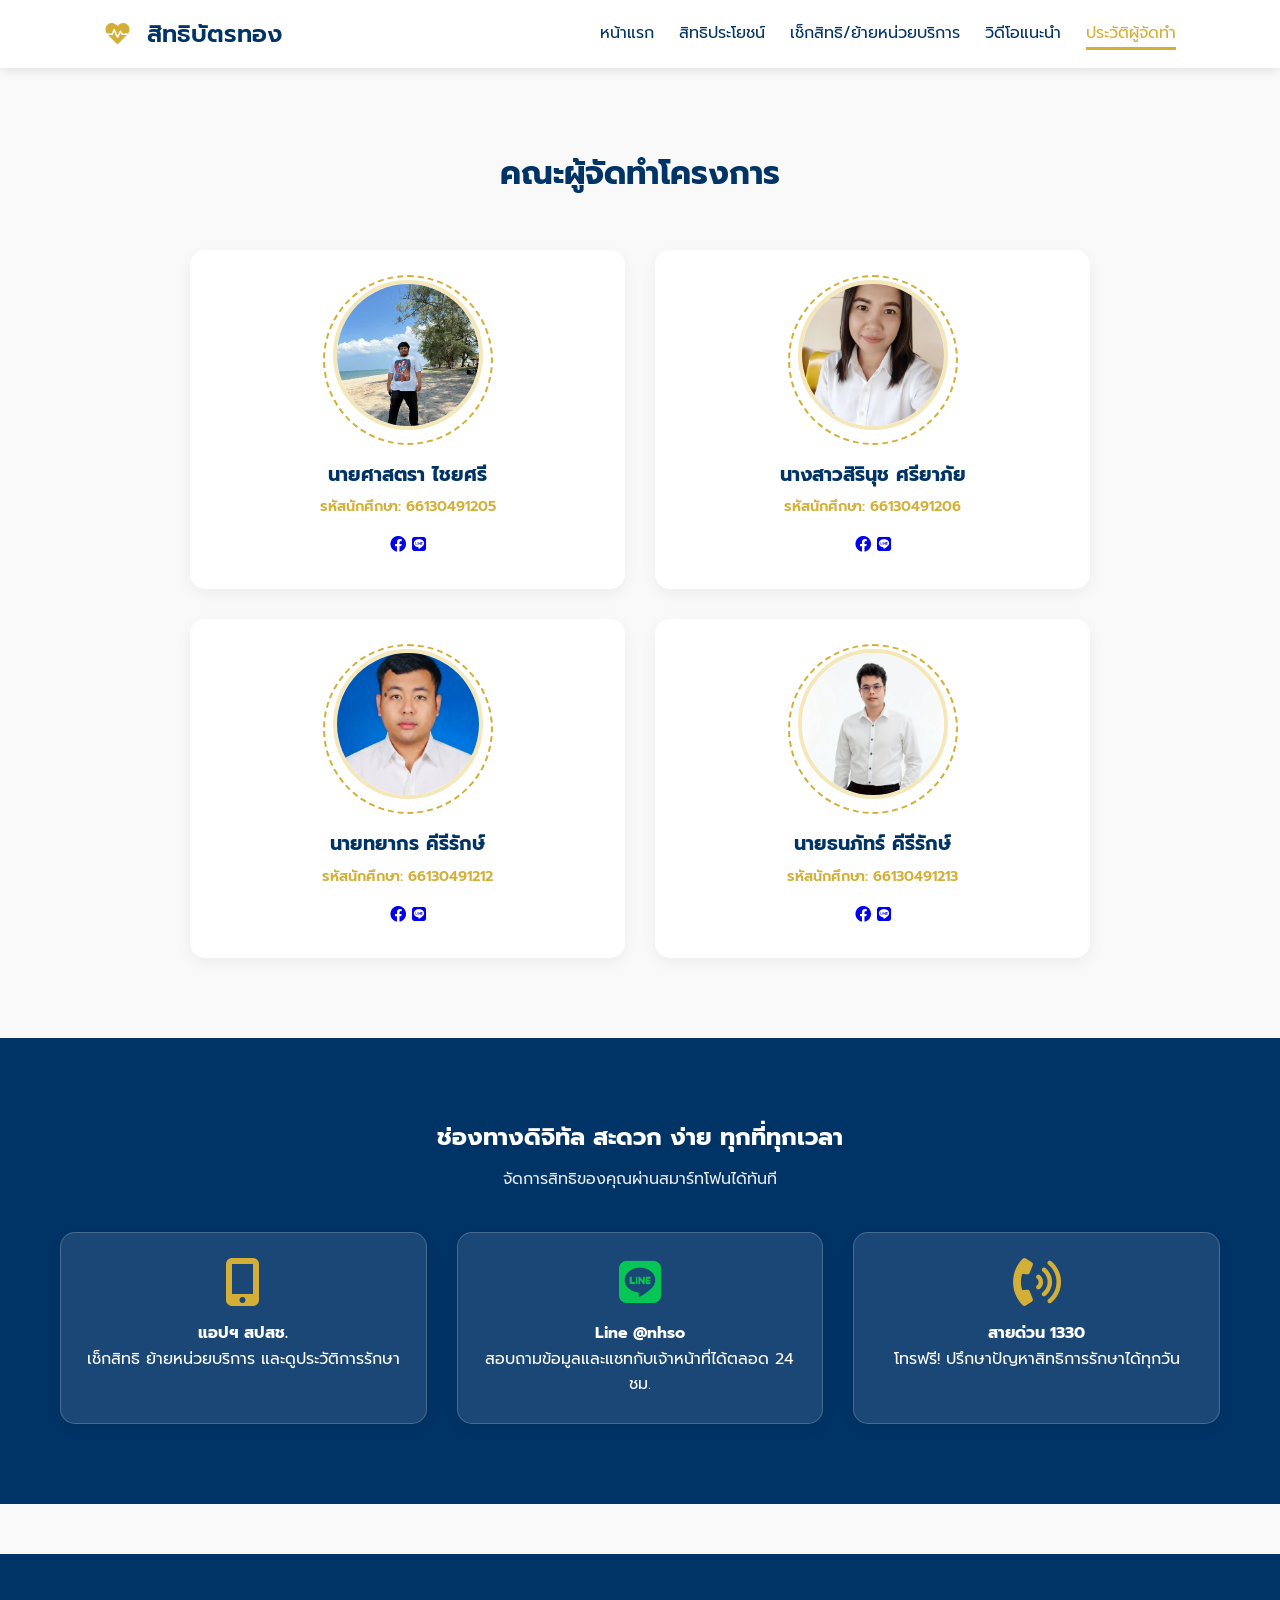
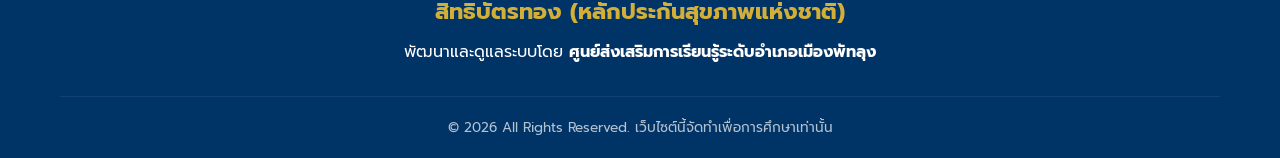
==== about.html @ 5fcfbc67 "Add files via upload" ====
<!DOCTYPE html>
<html lang="th">
<head>
    <meta charset="UTF-8">
    <meta name="viewport" content="width=device-width, initial-scale=1.0">
    <title>ประวัติผู้จัดทำ - สิทธิบัตรทอง</title>
    <link href="https://fonts.googleapis.com/css2?family=Prompt:wght@300;400;600&display=swap" rel="stylesheet">
    <link rel="stylesheet" href="style.css">
    <link rel="stylesheet" href="https://cdnjs.cloudflare.com/ajax/libs/font-awesome/6.0.0/css/all.min.css">
    <style>
        /* เติม CSS เล็กน้อยเฉพาะหน้านี้เพื่อให้รูปโปรไฟล์สวยขึ้น */
        .profile-img {
            width: 150px;
            height: 150px;
            border-radius: 50%;
            object-fit: cover;
            margin-bottom: 15px;
            border: 4px solid var(--light-gold);
        }
        .member-card {
            text-align: center;
            padding: 30px;
        }
        .member-card h4 {
            color: var(--primary-blue);
            margin-bottom: 5px;
            font-size: 1.2rem;
        }
        .member-card p {
            color: var(--gold);
            font-weight: 600;
            font-size: 0.9rem;
            margin-bottom: 15px;
        }
    </style>
</head>
<body>
    <header>
        <nav class="navbar">
            <div class="logo"><i class="fas fa-heart-pulse"></i> <span>สิทธิบัตรทอง</span></div>
            <ul class="nav-links">
                <li><a href="index.html">หน้าแรก</a></li>
                <li><a href="benefits.html">สิทธิประโยชน์</a></li>
                <li><a href="check-status.html">เช็กสิทธิ/ย้ายหน่วยบริการ</a></li>
                <li><a href="video.html">วิดีโอแนะนำ</a></li>
                <li><a href="about.html" class="active">ประวัติผู้จัดทำ</a></li>
            </ul>
             <div class="hamburger" onclick="toggleMenu()">
                <i class="fas fa-bars"></i>
            </div>
        </nav>
    </header>

<main class="container content-padding">
    <div style="text-align: center; margin-bottom: 50px;">
        <h2 class="section-title">คณะผู้จัดทำโครงการ</h2>
        
    </div>

    <div class="about-grid-2x2">
        
        <div class="card member-card">
            <div class="profile-img-container">
                <img src="Images/ศาสตรา.jpg" alt="Member 1" class="profile-img" onerror="this.src='https://via.placeholder.com/150'">
            </div>
            <h4>นายศาสตรา ไชยศรี</h4>
            <p>รหัสนักศึกษา: 66130491205</p>
            <div class="social-icons">
                <a href="#"><i class="fab fa-facebook"></i></a>
                <a href="#"><i class="fab fa-line"></i></a>
            </div>
        </div>

        <div class="card member-card">
            <div class="profile-img-container">
                <img src="Images/สิรินุช.jpg" alt="Member 2" class="profile-img" onerror="this.src='https://via.placeholder.com/150'">
            </div>
            <h4>นางสาวสิรินุช ศรียาภัย</h4>
            <p>รหัสนักศึกษา: 66130491206</p>
            <div class="social-icons">
                <a href="#"><i class="fab fa-facebook"></i></a>
                <a href="#"><i class="fab fa-line"></i></a>
            </div>
        </div>

        <div class="card member-card">
            <div class="profile-img-container">
                <img src="Images/ทยากร.jpg" alt="Member 3" class="profile-img" onerror="this.src='https://via.placeholder.com/150'">
            </div>
            <h4>นายทยากร คีรีรักษ์</h4>
            <p>รหัสนักศึกษา: 66130491212</p>
            <div class="social-icons">
                <a href="#"><i class="fab fa-facebook"></i></a>
                <a href="#"><i class="fab fa-line"></i></a>
            </div>
        </div>

        <div class="card member-card">
            <div class="profile-img-container">
                <img src="Images/ธนภทร์.jpg" alt="Member 4" class="profile-img" onerror="this.src='https://via.placeholder.com/150'">
            </div>
            <h4>นายธนภัทร์ คีรีรักษ์</h4>
            <p>รหัสนักศึกษา: 66130491213</p>
            <div class="social-icons">
                <a href="#"><i class="fab fa-facebook"></i></a>
                <a href="#"><i class="fab fa-line"></i></a>
            </div>
        </div>

    </div>
</main>

    <section class="app-contact" style="background-color: var(--primary-blue); color: white; padding: 80px 0; text-align: center;">
        <div class="container">
            <h2 style="margin-bottom: 10px;">ช่องทางดิจิทัล สะดวก ง่าย ทุกที่ทุกเวลา</h2>
            <p style="margin-bottom: 40px; opacity: 0.9;">จัดการสิทธิของคุณผ่านสมาร์ทโฟนได้ทันที</p>
            <div class="info-cards">
                <div class="benefit-item" style="background: rgba(255,255,255,0.1); border: 1px solid rgba(255,255,255,0.2); color: white; text-align: center;">
                    <i class="fas fa-mobile-screen-button" style="color: var(--gold); font-size: 3rem; margin-bottom: 15px; display: block;"></i>
                    <h4>แอปฯ สปสช.</h4>
                    <p>เช็กสิทธิ ย้ายหน่วยบริการ และดูประวัติการรักษา</p>
                </div>
                <div class="benefit-item" style="background: rgba(255,255,255,0.1); border: 1px solid rgba(255,255,255,0.2); color: white; text-align: center;">
                    <i class="fab fa-line" style="color: #06c755; font-size: 3rem; margin-bottom: 15px; display: block;"></i>
                    <h4>Line @nhso</h4>
                    <p>สอบถามข้อมูลและแชทกับเจ้าหน้าที่ได้ตลอด 24 ชม.</p>
                </div>
                <div class="benefit-item" style="background: rgba(255,255,255,0.1); border: 1px solid rgba(255,255,255,0.2); color: white; text-align: center;">
                    <i class="fas fa-phone-volume" style="color: var(--gold); font-size: 3rem; margin-bottom: 15px; display: block;"></i>
                    <h4>สายด่วน 1330</h4>
                    <p>โทรฟรี! ปรึกษาปัญหาสิทธิการรักษาได้ทุกวัน</p>
                </div>
            </div>
        </div>
    </section>

    <footer>
        <div class="footer-container">
            <div class="footer-info">
                <h4>สิทธิบัตรทอง (หลักประกันสุขภาพแห่งชาติ)</h4>
                <p>พัฒนาและดูแลระบบโดย <strong>ศูนย์ส่งเสริมการเรียนรู้ระดับอำเภอเมืองพัทลุง</strong></p>
            </div>
            <div class="footer-bottom">
                <p>&copy; 2026 All Rights Reserved. เว็บไซต์นี้จัดทำเพื่อการศึกษาเท่านั้น</p>
            </div>
        </div>
    </footer>

    <script src="script.js"></script>
</body>
</html>
---- style.css ----
/* --- 1. General Setup --- */
* {
    margin: 0;
    padding: 0;
    box-sizing: border-box;
    font-family: 'Prompt', sans-serif;
}

:root {
    --primary-blue: #003366;
    --gold: #D4AF37;
    --light-gold: #f4e7ba;
    --white: #ffffff;
    --dark-text: #333333;
    --light-gray: #f9f9f9;
}

body {
    background-color: var(--light-gray);
    color: var(--dark-text);
    line-height: 1.6;
}

.container {
    max-width: 1200px;
    margin: 0 auto;
    padding: 0 20px;
}

/* --- 2. Header & Navbar --- */
header {
    background-color: var(--white);
    box-shadow: 0 2px 10px rgba(0,0,0,0.1);
    position: sticky;
    top: 0;
    z-index: 1000;
}

.navbar {
    display: flex;
    justify-content: space-between;
    align-items: center;
    padding: 15px 5%;
    max-width: 1200px;
    margin: 0 auto;
}

.logo {
    font-size: 1.5rem;
    font-weight: 600;
    color: var(--primary-blue);
}

.logo i {
    color: var(--gold);
    margin-right: 8px;
}

.nav-links {
    display: flex;
    list-style: none;
}

.nav-links li {
    margin-left: 25px;
}

.nav-links a {
    text-decoration: none;
    color: var(--primary-blue);
    font-weight: 400;
    transition: 0.3s;
    position: relative;
    padding-bottom: 5px;
}

.nav-links a:hover, .nav-links a.active {
    color: var(--gold);
}

.nav-links a.active::after, .nav-links a:hover::after {
    content: '';
    position: absolute;
    width: 100%;
    height: 3px;
    background-color: var(--gold);
    bottom: 0;
    left: 0;
}

.hamburger {
    display: none;
    font-size: 1.5rem;
    cursor: pointer;
    color: var(--primary-blue);
}

/* --- 3. Hero Section (แบบคลีน 100% ไม่มีเงาทับ) --- */
.hero {
    /* นำ linear-gradient ออก เหลือแค่ที่อยู่ของรูปภาพ */
    background: url('Images/banner.png'); 
    background-size: cover;
    background-position: center;
    background-repeat: no-repeat;
    height: 415px; 
    display: flex;
    align-items: center;
    justify-content: center;
    text-align: center;
    color: var(--white);
}

.hero-content h1 {
    font-size: 3.5rem;
    margin-bottom: 10px;
    /* คงเงาที่ตัวอักษรไว้เล็กน้อยเพื่อให้ตัวหนังสือยังอ่านออกได้ชัดเจนบนพื้นหลังทุกสี */
    text-shadow: 2px 2px 8px rgba(0, 0, 0, 0.5); 
}

.hero-content p {
    font-size: 1.3rem;
    text-shadow: 1px 1px 4px rgba(0, 0, 0, 0.5);
}

.cta-button {
    display: inline-block;
    background-color: var(--gold);
    color: var(--white);
    padding: 15px 40px;
    text-decoration: none;
    border-radius: 50px;
    margin-top: 85px; 
    font-weight: 600;
    font-size: 1.4rem;
    transition: 0.3s;
    box-shadow: 0 4px 15px rgba(0,0,0,0.2);
}

.cta-button:hover {
    background-color: #b8952d;
    transform: translateY(-3px);
}

/* --- 4. Cards & Content Section --- */
.content-padding {
    padding: 80px 0;
}

.section-title {
    text-align: center;
    margin-bottom: 40px;
    color: var(--primary-blue);
    font-size: 2rem;
}

.info-cards, .benefits-grid {
    display: grid;
    grid-template-columns: repeat(auto-fit, minmax(300px, 1fr));
    gap: 30px;
}

.card, .benefit-item {
    background: var(--white);
    padding: 30px;
    border-radius: 15px;
    text-align: center;
    box-shadow: 0 5px 15px rgba(0,0,0,0.05);
    transition: 0.3s;
}

.card:hover {
    transform: translateY(-10px);
    border-bottom: 5px solid var(--gold);
}

/* --- ส่วนเพิ่มเติมสำหรับหน้า Benefits --- */

/* ปรับการวางหัวข้อกลุ่มให้ดูเหมือน Tag */
.group-title {
    background-color: var(--primary-blue);
    color: var(--white);
    padding: 8px 25px;
    border-radius: 50px;
    font-size: 1.1rem;
    display: inline-flex;
    align-items: center;
    gap: 10px;
    margin-bottom: 25px;
}

/* สไตล์พื้นฐานของการ์ด (ลบเงาหนาๆ ออกเพื่อให้ดูพาสเทลสะอาดตา) */
.benefit-item {
    padding: 25px;
    border-radius: 15px;
    border: 1px solid rgba(0,0,0,0.05);
    text-align: left;
    transition: 0.3s ease;
}

/* --- ระบบสีพาสเทล --- */
.bg-blue { 
    background-color: #f0f7ff !important; 
    border-top: 5px solid #0056b3;
}
.bg-gold { 
    background-color: #fffaf0 !important; 
    border-top: 5px solid var(--gold);
}
.bg-green { 
    background-color: #f2fff5 !important; 
    border-top: 5px solid #28a745;
}
.bg-purple { 
    background-color: #f9f0ff !important; 
    border-top: 5px solid #8e44ad;
}

.benefit-item:hover {
    transform: translateY(-5px);
    box-shadow: 0 10px 20px rgba(0,0,0,0.05);
}

/* --- ปรับแต่งกล่องฉุกเฉิน --- */
.emergency-box {
    background: #fff5f5; 
    border: 2px dashed #e53e3e; 
    padding: 30px; 
    border-radius: 15px; 
    margin-top: 50px;
}

.emergency-grid {
    display: grid; 
    grid-template-columns: 1fr 1fr; 
    gap: 20px; 
    margin-top: 15px;
}

@media (max-width: 600px) {
    .emergency-grid {
        grid-template-columns: 1fr;
    }
}

/* --- 5. Steps & Video Grid --- */
.steps-container {
    max-width: 800px;
    margin: 0 auto;
}

.step {
    display: flex;
    align-items: center;
    background: var(--white);
    margin-bottom: 20px;
    padding: 20px;
    border-radius: 10px;
    border-left: 5px solid var(--primary-blue);
}


.step-num {
    background: var(--gold);
    color: white;
    width: 50px;
    height: 50px;
    border-radius: 50%;
    display: flex;
    align-items: center;
    justify-content: center;
    font-size: 1.5rem;
    font-weight: bold;
    margin: 0 auto 15px;
}

.video-grid {
    display: grid;
    grid-template-columns: repeat(3, 1fr);
    gap: 30px;
    margin-top: 20px;
}

.video-card {
    background: var(--light-gold);
    border-radius: 12px;
    overflow: hidden;
    box-shadow: 0 4px 15px rgba(0,0,0,0.1);
    transition: 0.3s;
}

.video-card:hover {
    transform: translateY(-5px);
}

.video-card h4 {
    padding: 15px;
    color: var(--primary-blue);
    font-size: 1.1rem;
    text-align: center;
}

.video-container {
    position: relative;
    width: 100%;
    padding-bottom: 56.25%;
    height: 0;
}

.video-container iframe {
    position: absolute;
    top: 0;
    left: 0;
    width: 100%;
    height: 100%;
}

/* --- 6. Footer --- */
footer {
    background-color: var(--primary-blue);
    color: var(--white);
    padding: 40px 0 20px;
    margin-top: 50px;
}

.footer-container {
    max-width: 1200px;
    margin: 0 auto;
    padding: 0 20px;
    text-align: center;
}

.footer-info h4 {
    color: var(--gold);
    font-size: 1.4rem;
    margin-bottom: 10px;
}

.footer-bottom {
    margin-top: 30px;
    padding-top: 20px;
    border-top: 1px solid rgba(255,255,255,0.1);
    font-size: 0.85rem;
    opacity: 0.7;
}

/* --- 7. Responsive (มือถือ) --- */
@media (max-width: 992px) {
    .video-grid { grid-template-columns: repeat(2, 1fr); }
}

@media (max-width: 768px) {
    .nav-links { display: none; }
    .hamburger { display: block; }
    .hero-content h1 { font-size: 2.2rem; }
    .hero { height: 400px; }
    .cta-button { margin-top: 30px; }
}

@media (max-width: 600px) {
    .video-grid { grid-template-columns: 1fr; }
}

/* --- ส่วนเสริมพิเศษสำหรับหน้าเช็กสิทธิ (เนื้อหาใหม่) --- */
.content-box {
    background: var(--white);
    padding: 40px;
    border-radius: 20px;
    box-shadow: 0 10px 30px rgba(0,0,0,0.05);
    margin-bottom: 40px;
}

.usage-grid {
    display: grid;
    grid-template-columns: repeat(auto-fit, minmax(280px, 1fr));
    gap: 20px;
    margin-top: 25px;
}

.usage-item {
    padding: 20px;
    border-radius: 12px;
    background: #fdfdfd;
    border: 1px solid #eee;
    transition: 0.3s;
}

.usage-item:hover {
    border-color: var(--gold);
    background: #fffdf7;
}

.usage-item i {
    font-size: 1.8rem;
    color: var(--primary-blue);
    margin-bottom: 12px;
}

.usage-item ul {
    list-style: none;
    padding-left: 0;
    margin-top: 10px;
}

.usage-item ul li {
    font-size: 0.95rem;
    margin-bottom: 5px;
    color: #666;
}

/* สไตล์สำหรับส่วน "ไม่ครอบคลุม" */
.not-covered-list {
    display: grid;
    grid-template-columns: 1fr 1fr;
    gap: 15px;
}

.not-covered-item {
    display: flex;
    align-items: flex-start;
    gap: 10px;
    padding: 15px;
    background: #fff5f5;
    border-radius: 10px;
    color: #c53030;
    font-weight: 400;
}

@media (max-width: 768px) {
    .not-covered-list { grid-template-columns: 1fr; }
}

/* --- 👥 About Page - 2x2 Layout --- */
.about-grid-2x2 {
    display: grid;
    /* บังคับให้เป็น 2 คอลัมน์ ขนาดเท่ากัน */
    grid-template-columns: 1fr 1fr; 
    gap: 30px;
    max-width: 900px; /* จำกัดความกว้างเพื่อให้ดูรวมกลุ่มสวยงาม */
    margin: 0 auto;   /* จัดกลางหน้าจอ */
}

/* ปรับให้เป็น 1 คอลัมน์เมื่อเปิดในมือถือ */
@media (max-width: 768px) {
    .about-grid-2x2 {
        grid-template-columns: 1fr;
        padding: 0 20px;
    }
}

/* เพิ่ม Effect ให้รูปโปรไฟล์ดูเด่นขึ้น */
.profile-img-container {
    position: relative;
    width: 160px;
    height: 160px;
    margin: 0 auto 20px;
}

.profile-img-container::after {
    content: '';
    position: absolute;
    top: -5px;
    left: -5px;
    right: -5px;
    bottom: -5px;
    border: 2px dashed var(--gold);
    border-radius: 50%;
    animation: rotate 10s linear infinite;
}

@keyframes rotate {
    from { transform: rotate(0deg); }
    to { transform: rotate(360deg); }
}
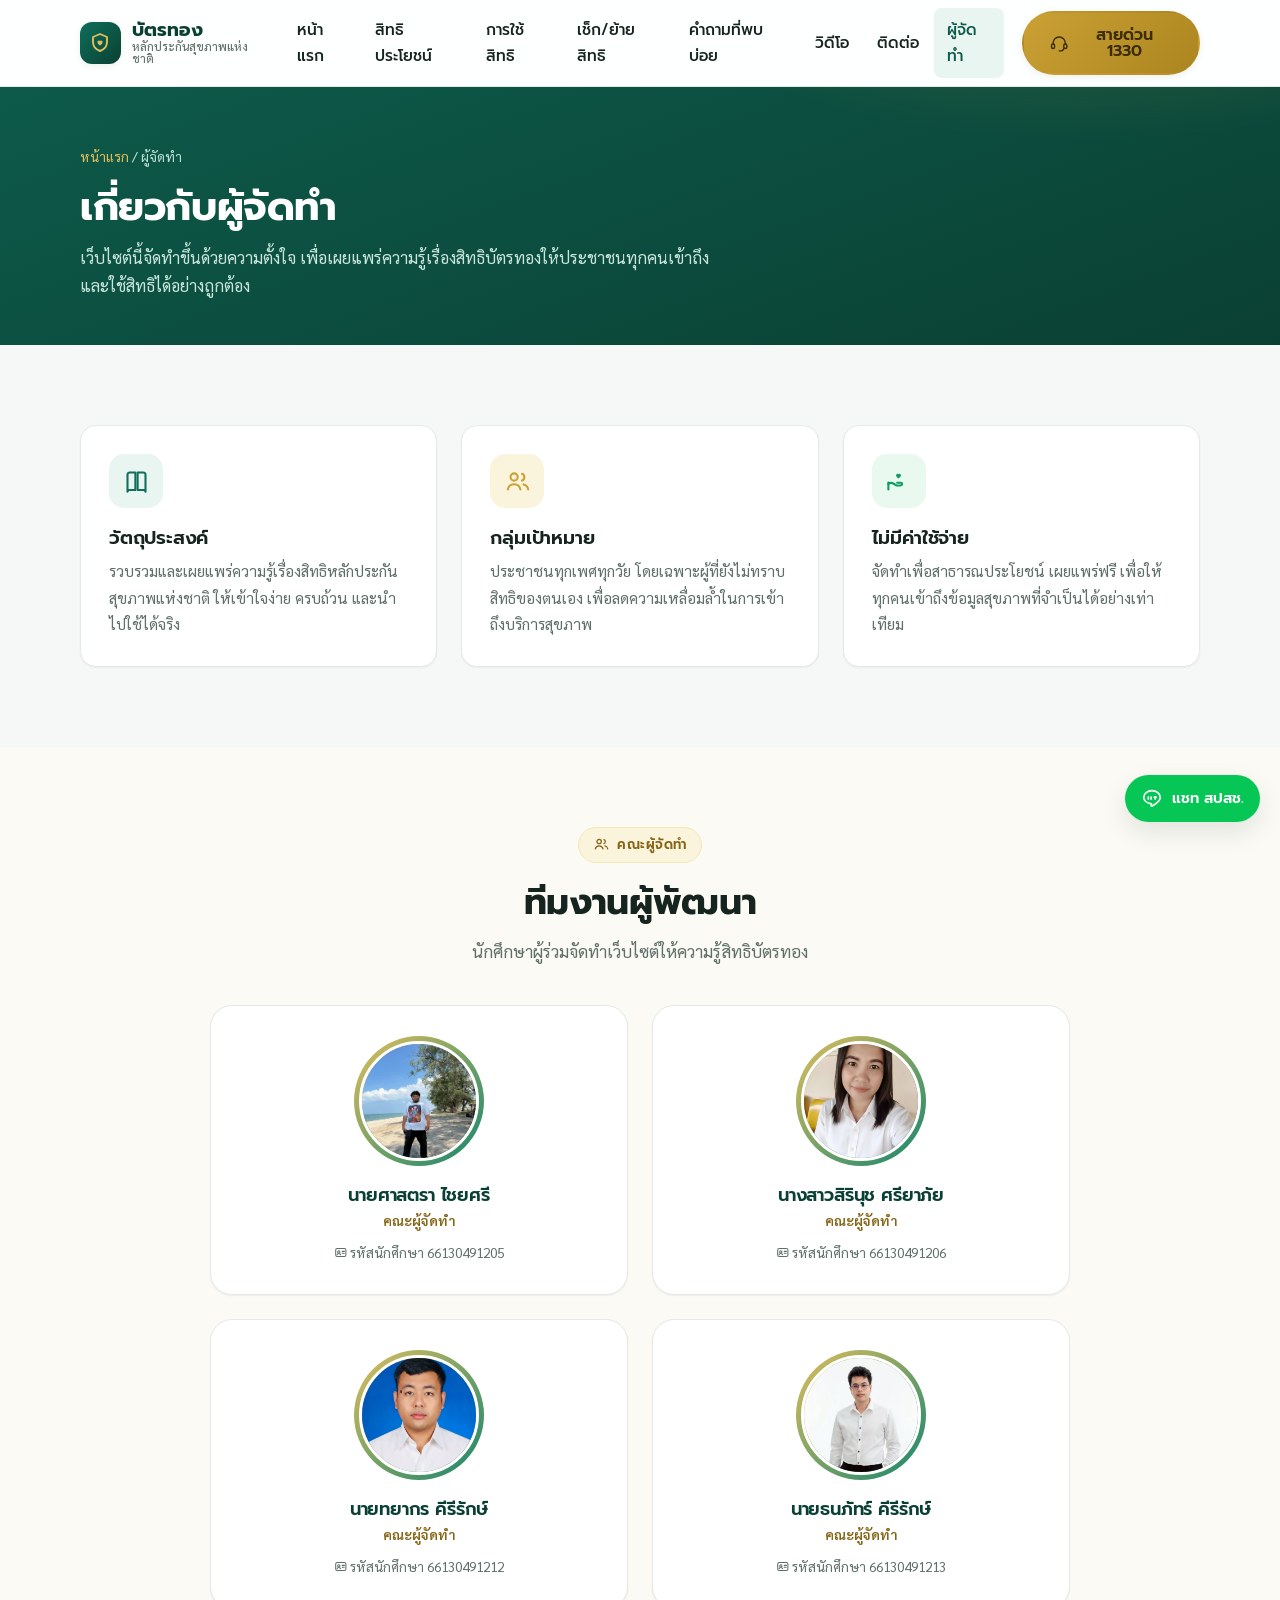
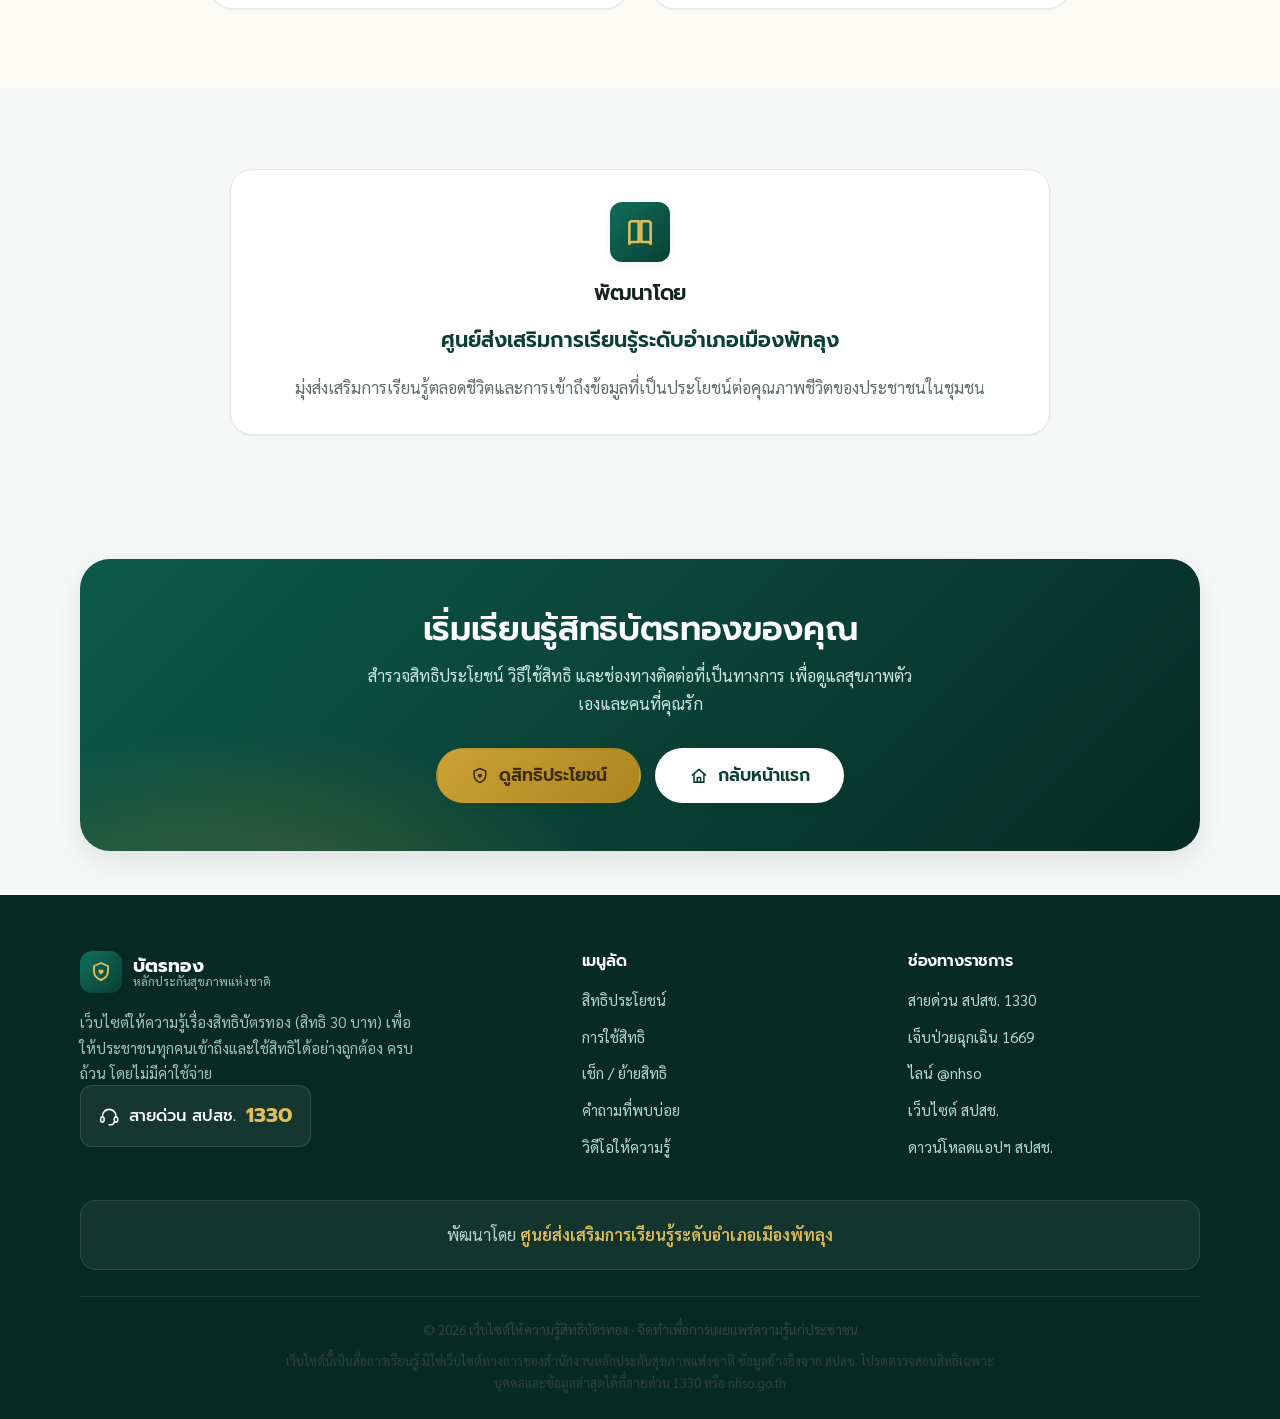
==== commit 385a1290: "redesign: ยกเครื่องเว็บไซต์ให้ความรู้สิทธิบัตรทองใหม่ทั้งหมด ปรับปรุงเว็บไซต์ใหม่ทั้งหมดให้เป็นมาตรฐ" ====
--- a/about.html
+++ b/about.html
@@ -1,151 +1,186 @@
-<!DOCTYPE html>
-<html lang="th">
-<head>
-    <meta charset="UTF-8">
-    <meta name="viewport" content="width=device-width, initial-scale=1.0">
-    <title>ประวัติผู้จัดทำ - สิทธิบัตรทอง</title>
-    <link href="https://fonts.googleapis.com/css2?family=Prompt:wght@300;400;600&display=swap" rel="stylesheet">
-    <link rel="stylesheet" href="style.css">
-    <link rel="stylesheet" href="https://cdnjs.cloudflare.com/ajax/libs/font-awesome/6.0.0/css/all.min.css">
-    <style>
-        /* เติม CSS เล็กน้อยเฉพาะหน้านี้เพื่อให้รูปโปรไฟล์สวยขึ้น */
-        .profile-img {
-            width: 150px;
-            height: 150px;
-            border-radius: 50%;
-            object-fit: cover;
-            margin-bottom: 15px;
-            border: 4px solid var(--light-gold);
-        }
-        .member-card {
-            text-align: center;
-            padding: 30px;
-        }
-        .member-card h4 {
-            color: var(--primary-blue);
-            margin-bottom: 5px;
-            font-size: 1.2rem;
-        }
-        .member-card p {
-            color: var(--gold);
-            font-weight: 600;
-            font-size: 0.9rem;
-            margin-bottom: 15px;
-        }
-    </style>
-</head>
-<body>
-    <header>
-        <nav class="navbar">
-            <div class="logo"><i class="fas fa-heart-pulse"></i> <span>สิทธิบัตรทอง</span></div>
-            <ul class="nav-links">
-                <li><a href="index.html">หน้าแรก</a></li>
-                <li><a href="benefits.html">สิทธิประโยชน์</a></li>
-                <li><a href="check-status.html">เช็กสิทธิ/ย้ายหน่วยบริการ</a></li>
-                <li><a href="video.html">วิดีโอแนะนำ</a></li>
-                <li><a href="about.html" class="active">ประวัติผู้จัดทำ</a></li>
-            </ul>
-             <div class="hamburger" onclick="toggleMenu()">
-                <i class="fas fa-bars"></i>
-            </div>
-        </nav>
-    </header>
-
-<main class="container content-padding">
-    <div style="text-align: center; margin-bottom: 50px;">
-        <h2 class="section-title">คณะผู้จัดทำโครงการ</h2>
-        
-    </div>
-
-    <div class="about-grid-2x2">
-        
-        <div class="card member-card">
-            <div class="profile-img-container">
-                <img src="Images/ศาสตรา.jpg" alt="Member 1" class="profile-img" onerror="this.src='https://via.placeholder.com/150'">
-            </div>
-            <h4>นายศาสตรา ไชยศรี</h4>
-            <p>รหัสนักศึกษา: 66130491205</p>
-            <div class="social-icons">
-                <a href="#"><i class="fab fa-facebook"></i></a>
-                <a href="#"><i class="fab fa-line"></i></a>
-            </div>
-        </div>
-
-        <div class="card member-card">
-            <div class="profile-img-container">
-                <img src="Images/สิรินุช.jpg" alt="Member 2" class="profile-img" onerror="this.src='https://via.placeholder.com/150'">
-            </div>
-            <h4>นางสาวสิรินุช ศรียาภัย</h4>
-            <p>รหัสนักศึกษา: 66130491206</p>
-            <div class="social-icons">
-                <a href="#"><i class="fab fa-facebook"></i></a>
-                <a href="#"><i class="fab fa-line"></i></a>
-            </div>
-        </div>
-
-        <div class="card member-card">
-            <div class="profile-img-container">
-                <img src="Images/ทยากร.jpg" alt="Member 3" class="profile-img" onerror="this.src='https://via.placeholder.com/150'">
-            </div>
-            <h4>นายทยากร คีรีรักษ์</h4>
-            <p>รหัสนักศึกษา: 66130491212</p>
-            <div class="social-icons">
-                <a href="#"><i class="fab fa-facebook"></i></a>
-                <a href="#"><i class="fab fa-line"></i></a>
-            </div>
-        </div>
-
-        <div class="card member-card">
-            <div class="profile-img-container">
-                <img src="Images/ธนภทร์.jpg" alt="Member 4" class="profile-img" onerror="this.src='https://via.placeholder.com/150'">
-            </div>
-            <h4>นายธนภัทร์ คีรีรักษ์</h4>
-            <p>รหัสนักศึกษา: 66130491213</p>
-            <div class="social-icons">
-                <a href="#"><i class="fab fa-facebook"></i></a>
-                <a href="#"><i class="fab fa-line"></i></a>
-            </div>
-        </div>
-
-    </div>
-</main>
-
-    <section class="app-contact" style="background-color: var(--primary-blue); color: white; padding: 80px 0; text-align: center;">
-        <div class="container">
-            <h2 style="margin-bottom: 10px;">ช่องทางดิจิทัล สะดวก ง่าย ทุกที่ทุกเวลา</h2>
-            <p style="margin-bottom: 40px; opacity: 0.9;">จัดการสิทธิของคุณผ่านสมาร์ทโฟนได้ทันที</p>
-            <div class="info-cards">
-                <div class="benefit-item" style="background: rgba(255,255,255,0.1); border: 1px solid rgba(255,255,255,0.2); color: white; text-align: center;">
-                    <i class="fas fa-mobile-screen-button" style="color: var(--gold); font-size: 3rem; margin-bottom: 15px; display: block;"></i>
-                    <h4>แอปฯ สปสช.</h4>
-                    <p>เช็กสิทธิ ย้ายหน่วยบริการ และดูประวัติการรักษา</p>
-                </div>
-                <div class="benefit-item" style="background: rgba(255,255,255,0.1); border: 1px solid rgba(255,255,255,0.2); color: white; text-align: center;">
-                    <i class="fab fa-line" style="color: #06c755; font-size: 3rem; margin-bottom: 15px; display: block;"></i>
-                    <h4>Line @nhso</h4>
-                    <p>สอบถามข้อมูลและแชทกับเจ้าหน้าที่ได้ตลอด 24 ชม.</p>
-                </div>
-                <div class="benefit-item" style="background: rgba(255,255,255,0.1); border: 1px solid rgba(255,255,255,0.2); color: white; text-align: center;">
-                    <i class="fas fa-phone-volume" style="color: var(--gold); font-size: 3rem; margin-bottom: 15px; display: block;"></i>
-                    <h4>สายด่วน 1330</h4>
-                    <p>โทรฟรี! ปรึกษาปัญหาสิทธิการรักษาได้ทุกวัน</p>
-                </div>
-            </div>
-        </div>
-    </section>
-
-    <footer>
-        <div class="footer-container">
-            <div class="footer-info">
-                <h4>สิทธิบัตรทอง (หลักประกันสุขภาพแห่งชาติ)</h4>
-                <p>พัฒนาและดูแลระบบโดย <strong>ศูนย์ส่งเสริมการเรียนรู้ระดับอำเภอเมืองพัทลุง</strong></p>
-            </div>
-            <div class="footer-bottom">
-                <p>&copy; 2026 All Rights Reserved. เว็บไซต์นี้จัดทำเพื่อการศึกษาเท่านั้น</p>
-            </div>
-        </div>
-    </footer>
-
-    <script src="script.js"></script>
-</body>
-</html>+<!DOCTYPE html>
+<html lang="th">
+<head>
+    <meta charset="UTF-8">
+    <meta name="viewport" content="width=device-width, initial-scale=1.0">
+    <title>ผู้จัดทำ | เว็บไซต์ให้ความรู้สิทธิบัตรทอง</title>
+    <meta name="description" content="คณะผู้จัดทำเว็บไซต์ให้ความรู้สิทธิบัตรทอง พัฒนาโดยศูนย์ส่งเสริมการเรียนรู้ระดับอำเภอเมืองพัทลุง">
+    <meta name="theme-color" content="#0d5a4a">
+    <link rel="stylesheet" href="style.css">
+</head>
+<body>
+    <a class="skip-link" href="#main">ข้ามไปยังเนื้อหาหลัก</a>
+    <div class="nav-backdrop"></div>
+
+    <header class="site-header">
+        <div class="container header-inner">
+            <a class="brand" href="index.html" aria-label="บัตรทอง หน้าแรก">
+                <span class="brand-mark"><svg class="ic"><use href="#i-shield-heart"></use></svg></span>
+                <span class="brand-text"><strong>บัตรทอง</strong><small>หลักประกันสุขภาพแห่งชาติ</small></span>
+            </a>
+            <nav class="main-nav" aria-label="เมนูหลัก">
+                <ul>
+                    <li><a href="index.html">หน้าแรก</a></li>
+                    <li><a href="benefits.html">สิทธิประโยชน์</a></li>
+                    <li><a href="how-to.html">การใช้สิทธิ</a></li>
+                    <li><a href="register.html">เช็ก/ย้ายสิทธิ</a></li>
+                    <li><a href="faq.html">คำถามที่พบบ่อย</a></li>
+                    <li><a href="video.html">วิดีโอ</a></li>
+                    <li><a href="contact.html">ติดต่อ</a></li>
+                    <li><a href="about.html" class="active">ผู้จัดทำ</a></li>
+                    <li class="nav-cta"><a class="btn btn-gold" href="tel:1330"><svg class="ic"><use href="#i-headset"></use></svg> สายด่วน 1330</a></li>
+                </ul>
+            </nav>
+            <a class="btn btn-gold header-cta" href="tel:1330"><svg class="ic"><use href="#i-headset"></use></svg> สายด่วน 1330</a>
+            <button class="nav-toggle" aria-label="เปิด/ปิดเมนู" aria-expanded="false">
+                <svg class="ic ic-menu"><use href="#i-menu"></use></svg>
+                <svg class="ic ic-close"><use href="#i-close"></use></svg>
+            </button>
+        </div>
+    </header>
+
+    <div class="pagehead">
+        <div class="container">
+            <p class="crumbs"><a href="index.html">หน้าแรก</a> / ผู้จัดทำ</p>
+            <h1>เกี่ยวกับผู้จัดทำ</h1>
+            <p>เว็บไซต์นี้จัดทำขึ้นด้วยความตั้งใจ เพื่อเผยแพร่ความรู้เรื่องสิทธิบัตรทองให้ประชาชนทุกคนเข้าถึงและใช้สิทธิได้อย่างถูกต้อง</p>
+        </div>
+    </div>
+
+    <main id="main">
+        <!-- PURPOSE -->
+        <section class="section">
+            <div class="container">
+                <div class="grid grid-3">
+                    <article class="card reveal">
+                        <div class="card-icon i-teal"><svg class="ic"><use href="#i-book"></use></svg></div>
+                        <h3>วัตถุประสงค์</h3>
+                        <p>รวบรวมและเผยแพร่ความรู้เรื่องสิทธิหลักประกันสุขภาพแห่งชาติ ให้เข้าใจง่าย ครบถ้วน และนำไปใช้ได้จริง</p>
+                    </article>
+                    <article class="card reveal">
+                        <div class="card-icon i-amber"><svg class="ic"><use href="#i-users"></use></svg></div>
+                        <h3>กลุ่มเป้าหมาย</h3>
+                        <p>ประชาชนทุกเพศทุกวัย โดยเฉพาะผู้ที่ยังไม่ทราบสิทธิของตนเอง เพื่อลดความเหลื่อมล้ำในการเข้าถึงบริการสุขภาพ</p>
+                    </article>
+                    <article class="card reveal">
+                        <div class="card-icon i-green"><svg class="ic"><use href="#i-hand-heart"></use></svg></div>
+                        <h3>ไม่มีค่าใช้จ่าย</h3>
+                        <p>จัดทำเพื่อสาธารณประโยชน์ เผยแพร่ฟรี เพื่อให้ทุกคนเข้าถึงข้อมูลสุขภาพที่จำเป็นได้อย่างเท่าเทียม</p>
+                    </article>
+                </div>
+            </div>
+        </section>
+
+        <!-- TEAM -->
+        <section class="section bg-warm">
+            <div class="container">
+                <div class="section-head">
+                    <span class="eyebrow"><svg class="ic"><use href="#i-users"></use></svg> คณะผู้จัดทำ</span>
+                    <h2>ทีมงานผู้พัฒนา</h2>
+                    <p>นักศึกษาผู้ร่วมจัดทำเว็บไซต์ให้ความรู้สิทธิบัตรทอง</p>
+                </div>
+                <div class="team-grid">
+                    <article class="member reveal">
+                        <div class="member-photo"><img src="Images/ศาสตรา.jpg" alt="นายศาสตรา ไชยศรี" loading="lazy" width="130" height="130"></div>
+                        <h4>นายศาสตรา ไชยศรี</h4>
+                        <p class="role">คณะผู้จัดทำ</p>
+                        <p class="sid"><svg class="ic" style="width:1em;color:var(--muted)"><use href="#i-id-card"></use></svg> รหัสนักศึกษา 66130491205</p>
+                    </article>
+
+                    <article class="member reveal">
+                        <div class="member-photo"><img src="Images/สิรินุช.jpg" alt="นางสาวสิรินุช ศรียาภัย" loading="lazy" width="130" height="130"></div>
+                        <h4>นางสาวสิรินุช ศรียาภัย</h4>
+                        <p class="role">คณะผู้จัดทำ</p>
+                        <p class="sid"><svg class="ic" style="width:1em;color:var(--muted)"><use href="#i-id-card"></use></svg> รหัสนักศึกษา 66130491206</p>
+                    </article>
+
+                    <article class="member reveal">
+                        <div class="member-photo"><img src="Images/ทยากร.jpg" alt="นายทยากร คีรีรักษ์" loading="lazy" width="130" height="130"></div>
+                        <h4>นายทยากร คีรีรักษ์</h4>
+                        <p class="role">คณะผู้จัดทำ</p>
+                        <p class="sid"><svg class="ic" style="width:1em;color:var(--muted)"><use href="#i-id-card"></use></svg> รหัสนักศึกษา 66130491212</p>
+                    </article>
+
+                    <article class="member reveal">
+                        <div class="member-photo"><img src="Images/ธนภทร์.jpg" alt="นายธนภัทร์ คีรีรักษ์" loading="lazy" width="130" height="130"></div>
+                        <h4>นายธนภัทร์ คีรีรักษ์</h4>
+                        <p class="role">คณะผู้จัดทำ</p>
+                        <p class="sid"><svg class="ic" style="width:1em;color:var(--muted)"><use href="#i-id-card"></use></svg> รหัสนักศึกษา 66130491213</p>
+                    </article>
+                </div>
+            </div>
+        </section>
+
+        <!-- ORGANIZATION -->
+        <section class="section">
+            <div class="container">
+                <div class="prose-card reveal" style="max-width:820px;margin-inline:auto;text-align:center">
+                    <div class="brand-mark" style="width:60px;height:60px;margin:0 auto 18px"><svg class="ic" style="width:32px;height:32px"><use href="#i-book"></use></svg></div>
+                    <h3>พัฒนาโดย</h3>
+                    <p style="font-family:var(--f-head);font-weight:600;font-size:1.3rem;color:var(--teal-800)">ศูนย์ส่งเสริมการเรียนรู้ระดับอำเภอเมืองพัทลุง</p>
+                    <p style="color:var(--muted)">มุ่งส่งเสริมการเรียนรู้ตลอดชีวิตและการเข้าถึงข้อมูลที่เป็นประโยชน์ต่อคุณภาพชีวิตของประชาชนในชุมชน</p>
+                </div>
+            </div>
+        </section>
+
+        <!-- CTA -->
+        <section class="section-tight">
+            <div class="container">
+                <div class="cta-band reveal">
+                    <h2>เริ่มเรียนรู้สิทธิบัตรทองของคุณ</h2>
+                    <p>สำรวจสิทธิประโยชน์ วิธีใช้สิทธิ และช่องทางติดต่อที่เป็นทางการ เพื่อดูแลสุขภาพตัวเองและคนที่คุณรัก</p>
+                    <div class="hero-actions">
+                        <a class="btn btn-gold btn-lg" href="benefits.html"><svg class="ic"><use href="#i-shield-heart"></use></svg> ดูสิทธิประโยชน์</a>
+                        <a class="btn btn-light btn-lg" href="index.html"><svg class="ic"><use href="#i-home"></use></svg> กลับหน้าแรก</a>
+                    </div>
+                </div>
+            </div>
+        </section>
+    </main>
+
+    <footer class="site-footer">
+        <div class="container">
+            <div class="footer-grid">
+                <div class="footer-brand">
+                    <a class="brand" href="index.html">
+                        <span class="brand-mark"><svg class="ic"><use href="#i-shield-heart"></use></svg></span>
+                        <span class="brand-text"><strong>บัตรทอง</strong><small>หลักประกันสุขภาพแห่งชาติ</small></span>
+                    </a>
+                    <p>เว็บไซต์ให้ความรู้เรื่องสิทธิบัตรทอง (สิทธิ 30 บาท) เพื่อให้ประชาชนทุกคนเข้าถึงและใช้สิทธิได้อย่างถูกต้อง ครบถ้วน โดยไม่มีค่าใช้จ่าย</p>
+                    <div class="footer-hotline"><svg class="ic"><use href="#i-headset"></use></svg> สายด่วน สปสช. <b>1330</b></div>
+                </div>
+                <div class="footer-col">
+                    <h5>เมนูลัด</h5>
+                    <ul>
+                        <li><a href="benefits.html">สิทธิประโยชน์</a></li>
+                        <li><a href="how-to.html">การใช้สิทธิ</a></li>
+                        <li><a href="register.html">เช็ก / ย้ายสิทธิ</a></li>
+                        <li><a href="faq.html">คำถามที่พบบ่อย</a></li>
+                        <li><a href="video.html">วิดีโอให้ความรู้</a></li>
+                    </ul>
+                </div>
+                <div class="footer-col">
+                    <h5>ช่องทางราชการ</h5>
+                    <ul>
+                        <li><a href="tel:1330">สายด่วน สปสช. 1330</a></li>
+                        <li><a href="tel:1669">เจ็บป่วยฉุกเฉิน 1669</a></li>
+                        <li><a href="https://lin.ee/zzn3pU6" target="_blank" rel="noopener">ไลน์ @nhso</a></li>
+                        <li><a href="https://www.nhso.go.th" target="_blank" rel="noopener">เว็บไซต์ สปสช.</a></li>
+                        <li><a href="contact.html">ดาวน์โหลดแอปฯ สปสช.</a></li>
+                    </ul>
+                </div>
+            </div>
+            <div class="footer-dev">พัฒนาโดย <strong>ศูนย์ส่งเสริมการเรียนรู้ระดับอำเภอเมืองพัทลุง</strong></div>
+            <div class="footer-bottom">
+                <p>© 2026 เว็บไซต์ให้ความรู้สิทธิบัตรทอง · จัดทำเพื่อการเผยแพร่ความรู้แก่ประชาชน</p>
+                <p class="disclaimer">เว็บไซต์นี้เป็นสื่อการเรียนรู้ มิใช่เว็บไซต์ทางการของสำนักงานหลักประกันสุขภาพแห่งชาติ ข้อมูลอ้างอิงจาก สปสช. โปรดตรวจสอบสิทธิเฉพาะบุคคลและข้อมูลล่าสุดได้ที่สายด่วน 1330 หรือ nhso.go.th</p>
+            </div>
+        </div>
+    </footer>
+
+    <button class="to-top" aria-label="กลับขึ้นด้านบน"><svg class="ic"><use href="#i-arrow-up"></use></svg></button>
+    <a class="float-line" href="https://lin.ee/zzn3pU6" target="_blank" rel="noopener" aria-label="แชทไลน์ สปสช."><svg class="ic"><use href="#i-line"></use></svg><span class="lbl">แชท สปสช.</span></a>
+
+    <script src="script.js"></script>
+</body>
+</html>
--- a/style.css
+++ b/style.css
@@ -1,473 +1,731 @@
-/* --- 1. General Setup --- */
-* {
-    margin: 0;
-    padding: 0;
-    box-sizing: border-box;
-    font-family: 'Prompt', sans-serif;
-}
-
-:root {
-    --primary-blue: #003366;
-    --gold: #D4AF37;
-    --light-gold: #f4e7ba;
-    --white: #ffffff;
-    --dark-text: #333333;
-    --light-gray: #f9f9f9;
-}
-
-body {
-    background-color: var(--light-gray);
-    color: var(--dark-text);
-    line-height: 1.6;
-}
-
-.container {
-    max-width: 1200px;
-    margin: 0 auto;
-    padding: 0 20px;
-}
-
-/* --- 2. Header & Navbar --- */
-header {
-    background-color: var(--white);
-    box-shadow: 0 2px 10px rgba(0,0,0,0.1);
-    position: sticky;
-    top: 0;
-    z-index: 1000;
-}
-
-.navbar {
-    display: flex;
-    justify-content: space-between;
-    align-items: center;
-    padding: 15px 5%;
-    max-width: 1200px;
-    margin: 0 auto;
-}
-
-.logo {
-    font-size: 1.5rem;
-    font-weight: 600;
-    color: var(--primary-blue);
-}
-
-.logo i {
-    color: var(--gold);
-    margin-right: 8px;
-}
-
-.nav-links {
-    display: flex;
-    list-style: none;
-}
-
-.nav-links li {
-    margin-left: 25px;
-}
-
-.nav-links a {
-    text-decoration: none;
-    color: var(--primary-blue);
-    font-weight: 400;
-    transition: 0.3s;
-    position: relative;
-    padding-bottom: 5px;
-}
-
-.nav-links a:hover, .nav-links a.active {
-    color: var(--gold);
-}
-
-.nav-links a.active::after, .nav-links a:hover::after {
-    content: '';
-    position: absolute;
-    width: 100%;
-    height: 3px;
-    background-color: var(--gold);
-    bottom: 0;
-    left: 0;
-}
-
-.hamburger {
-    display: none;
-    font-size: 1.5rem;
-    cursor: pointer;
-    color: var(--primary-blue);
-}
-
-/* --- 3. Hero Section (แบบคลีน 100% ไม่มีเงาทับ) --- */
-.hero {
-    /* นำ linear-gradient ออก เหลือแค่ที่อยู่ของรูปภาพ */
-    background: url('Images/banner.png'); 
-    background-size: cover;
-    background-position: center;
-    background-repeat: no-repeat;
-    height: 415px; 
-    display: flex;
-    align-items: center;
-    justify-content: center;
-    text-align: center;
-    color: var(--white);
-}
-
-.hero-content h1 {
-    font-size: 3.5rem;
-    margin-bottom: 10px;
-    /* คงเงาที่ตัวอักษรไว้เล็กน้อยเพื่อให้ตัวหนังสือยังอ่านออกได้ชัดเจนบนพื้นหลังทุกสี */
-    text-shadow: 2px 2px 8px rgba(0, 0, 0, 0.5); 
-}
-
-.hero-content p {
-    font-size: 1.3rem;
-    text-shadow: 1px 1px 4px rgba(0, 0, 0, 0.5);
-}
-
-.cta-button {
-    display: inline-block;
-    background-color: var(--gold);
-    color: var(--white);
-    padding: 15px 40px;
-    text-decoration: none;
-    border-radius: 50px;
-    margin-top: 85px; 
-    font-weight: 600;
-    font-size: 1.4rem;
-    transition: 0.3s;
-    box-shadow: 0 4px 15px rgba(0,0,0,0.2);
-}
-
-.cta-button:hover {
-    background-color: #b8952d;
-    transform: translateY(-3px);
-}
-
-/* --- 4. Cards & Content Section --- */
-.content-padding {
-    padding: 80px 0;
-}
-
-.section-title {
-    text-align: center;
-    margin-bottom: 40px;
-    color: var(--primary-blue);
-    font-size: 2rem;
-}
-
-.info-cards, .benefits-grid {
-    display: grid;
-    grid-template-columns: repeat(auto-fit, minmax(300px, 1fr));
-    gap: 30px;
-}
-
-.card, .benefit-item {
-    background: var(--white);
-    padding: 30px;
-    border-radius: 15px;
-    text-align: center;
-    box-shadow: 0 5px 15px rgba(0,0,0,0.05);
-    transition: 0.3s;
-}
-
-.card:hover {
-    transform: translateY(-10px);
-    border-bottom: 5px solid var(--gold);
-}
-
-/* --- ส่วนเพิ่มเติมสำหรับหน้า Benefits --- */
-
-/* ปรับการวางหัวข้อกลุ่มให้ดูเหมือน Tag */
-.group-title {
-    background-color: var(--primary-blue);
-    color: var(--white);
-    padding: 8px 25px;
-    border-radius: 50px;
-    font-size: 1.1rem;
-    display: inline-flex;
-    align-items: center;
-    gap: 10px;
-    margin-bottom: 25px;
-}
-
-/* สไตล์พื้นฐานของการ์ด (ลบเงาหนาๆ ออกเพื่อให้ดูพาสเทลสะอาดตา) */
-.benefit-item {
-    padding: 25px;
-    border-radius: 15px;
-    border: 1px solid rgba(0,0,0,0.05);
-    text-align: left;
-    transition: 0.3s ease;
-}
-
-/* --- ระบบสีพาสเทล --- */
-.bg-blue { 
-    background-color: #f0f7ff !important; 
-    border-top: 5px solid #0056b3;
-}
-.bg-gold { 
-    background-color: #fffaf0 !important; 
-    border-top: 5px solid var(--gold);
-}
-.bg-green { 
-    background-color: #f2fff5 !important; 
-    border-top: 5px solid #28a745;
-}
-.bg-purple { 
-    background-color: #f9f0ff !important; 
-    border-top: 5px solid #8e44ad;
-}
-
-.benefit-item:hover {
-    transform: translateY(-5px);
-    box-shadow: 0 10px 20px rgba(0,0,0,0.05);
-}
-
-/* --- ปรับแต่งกล่องฉุกเฉิน --- */
-.emergency-box {
-    background: #fff5f5; 
-    border: 2px dashed #e53e3e; 
-    padding: 30px; 
-    border-radius: 15px; 
-    margin-top: 50px;
-}
-
-.emergency-grid {
-    display: grid; 
-    grid-template-columns: 1fr 1fr; 
-    gap: 20px; 
-    margin-top: 15px;
-}
-
-@media (max-width: 600px) {
-    .emergency-grid {
-        grid-template-columns: 1fr;
-    }
-}
-
-/* --- 5. Steps & Video Grid --- */
-.steps-container {
-    max-width: 800px;
-    margin: 0 auto;
-}
-
-.step {
-    display: flex;
-    align-items: center;
-    background: var(--white);
-    margin-bottom: 20px;
-    padding: 20px;
-    border-radius: 10px;
-    border-left: 5px solid var(--primary-blue);
-}
-
-
-.step-num {
-    background: var(--gold);
-    color: white;
-    width: 50px;
-    height: 50px;
-    border-radius: 50%;
-    display: flex;
-    align-items: center;
-    justify-content: center;
-    font-size: 1.5rem;
-    font-weight: bold;
-    margin: 0 auto 15px;
-}
-
-.video-grid {
-    display: grid;
-    grid-template-columns: repeat(3, 1fr);
-    gap: 30px;
-    margin-top: 20px;
-}
-
-.video-card {
-    background: var(--light-gold);
-    border-radius: 12px;
-    overflow: hidden;
-    box-shadow: 0 4px 15px rgba(0,0,0,0.1);
-    transition: 0.3s;
-}
-
-.video-card:hover {
-    transform: translateY(-5px);
-}
-
-.video-card h4 {
-    padding: 15px;
-    color: var(--primary-blue);
-    font-size: 1.1rem;
-    text-align: center;
-}
-
-.video-container {
-    position: relative;
-    width: 100%;
-    padding-bottom: 56.25%;
-    height: 0;
-}
-
-.video-container iframe {
-    position: absolute;
-    top: 0;
-    left: 0;
-    width: 100%;
-    height: 100%;
-}
-
-/* --- 6. Footer --- */
-footer {
-    background-color: var(--primary-blue);
-    color: var(--white);
-    padding: 40px 0 20px;
-    margin-top: 50px;
-}
-
-.footer-container {
-    max-width: 1200px;
-    margin: 0 auto;
-    padding: 0 20px;
-    text-align: center;
-}
-
-.footer-info h4 {
-    color: var(--gold);
-    font-size: 1.4rem;
-    margin-bottom: 10px;
-}
-
-.footer-bottom {
-    margin-top: 30px;
-    padding-top: 20px;
-    border-top: 1px solid rgba(255,255,255,0.1);
-    font-size: 0.85rem;
-    opacity: 0.7;
-}
-
-/* --- 7. Responsive (มือถือ) --- */
-@media (max-width: 992px) {
-    .video-grid { grid-template-columns: repeat(2, 1fr); }
-}
-
-@media (max-width: 768px) {
-    .nav-links { display: none; }
-    .hamburger { display: block; }
-    .hero-content h1 { font-size: 2.2rem; }
-    .hero { height: 400px; }
-    .cta-button { margin-top: 30px; }
-}
-
-@media (max-width: 600px) {
-    .video-grid { grid-template-columns: 1fr; }
-}
-
-/* --- ส่วนเสริมพิเศษสำหรับหน้าเช็กสิทธิ (เนื้อหาใหม่) --- */
-.content-box {
-    background: var(--white);
-    padding: 40px;
-    border-radius: 20px;
-    box-shadow: 0 10px 30px rgba(0,0,0,0.05);
-    margin-bottom: 40px;
-}
-
-.usage-grid {
-    display: grid;
-    grid-template-columns: repeat(auto-fit, minmax(280px, 1fr));
-    gap: 20px;
-    margin-top: 25px;
-}
-
-.usage-item {
-    padding: 20px;
-    border-radius: 12px;
-    background: #fdfdfd;
-    border: 1px solid #eee;
-    transition: 0.3s;
-}
-
-.usage-item:hover {
-    border-color: var(--gold);
-    background: #fffdf7;
-}
-
-.usage-item i {
-    font-size: 1.8rem;
-    color: var(--primary-blue);
-    margin-bottom: 12px;
-}
-
-.usage-item ul {
-    list-style: none;
-    padding-left: 0;
-    margin-top: 10px;
-}
-
-.usage-item ul li {
-    font-size: 0.95rem;
-    margin-bottom: 5px;
-    color: #666;
-}
-
-/* สไตล์สำหรับส่วน "ไม่ครอบคลุม" */
-.not-covered-list {
-    display: grid;
-    grid-template-columns: 1fr 1fr;
-    gap: 15px;
-}
-
-.not-covered-item {
-    display: flex;
-    align-items: flex-start;
-    gap: 10px;
-    padding: 15px;
-    background: #fff5f5;
-    border-radius: 10px;
-    color: #c53030;
-    font-weight: 400;
-}
-
-@media (max-width: 768px) {
-    .not-covered-list { grid-template-columns: 1fr; }
-}
-
-/* --- 👥 About Page - 2x2 Layout --- */
-.about-grid-2x2 {
-    display: grid;
-    /* บังคับให้เป็น 2 คอลัมน์ ขนาดเท่ากัน */
-    grid-template-columns: 1fr 1fr; 
-    gap: 30px;
-    max-width: 900px; /* จำกัดความกว้างเพื่อให้ดูรวมกลุ่มสวยงาม */
-    margin: 0 auto;   /* จัดกลางหน้าจอ */
-}
-
-/* ปรับให้เป็น 1 คอลัมน์เมื่อเปิดในมือถือ */
-@media (max-width: 768px) {
-    .about-grid-2x2 {
-        grid-template-columns: 1fr;
-        padding: 0 20px;
-    }
-}
-
-/* เพิ่ม Effect ให้รูปโปรไฟล์ดูเด่นขึ้น */
-.profile-img-container {
-    position: relative;
-    width: 160px;
-    height: 160px;
-    margin: 0 auto 20px;
-}
-
-.profile-img-container::after {
-    content: '';
-    position: absolute;
-    top: -5px;
-    left: -5px;
-    right: -5px;
-    bottom: -5px;
-    border: 2px dashed var(--gold);
-    border-radius: 50%;
-    animation: rotate 10s linear infinite;
-}
-
-@keyframes rotate {
-    from { transform: rotate(0deg); }
-    to { transform: rotate(360deg); }
-}+@import url("assets/fonts.css");
+
+/* =========================================================================
+   บัตรทอง – หลักประกันสุขภาพแห่งชาติ | Design System
+   ระบบสี: เขียวหมอ (ความน่าเชื่อถือ/สุขภาพ) + ทอง (อัตลักษณ์บัตรทอง)
+   Mobile-first, self-hosted fonts, dependency-free
+   ========================================================================= */
+
+/* ---------- 1) Design tokens ---------- */
+:root {
+    /* Brand – teal/green */
+    --teal-50:  #e9f5f0;
+    --teal-100: #cfe9e0;
+    --teal-500: #14866e;
+    --teal-600: #0f6f5b;
+    --teal-700: #0d5a4a;
+    --teal-800: #0a4033;
+    --teal-900: #072b23;
+
+    /* Accent – gold */
+    --gold-50:  #fbf4dd;
+    --gold-100: #f6e7b6;
+    --gold-400: #e0be5c;
+    --gold-500: #cba135;
+    --gold-600: #ab851f;
+    --gold-700: #866416;
+
+    /* Category tints */
+    --blue:   #2563eb;  --blue-bg:   #eef3ff;
+    --green:  #0f9d63;  --green-bg:  #e9f9f0;
+    --amber:  #cba135;  --amber-bg:  #fbf4dd;
+    --rose:   #e11d48;  --rose-bg:   #fff0f2;
+    --violet: #7c3aed;  --violet-bg: #f4efff;
+    --cyan:   #0e7c98;  --cyan-bg:   #e7f6fa;
+
+    /* Neutrals */
+    --ink:        #16241f;
+    --body:       #33433d;
+    --muted:      #5f6f68;
+    --line:       #e4eae7;
+    --line-soft:  #eef2f0;
+    --bg:         #f6f8f7;
+    --bg-warm:    #fbfaf5;
+    --surface:    #ffffff;
+
+    /* Typography */
+    --f-head: "Prompt", "Sarabun", system-ui, sans-serif;
+    --f-body: "Sarabun", "Prompt", system-ui, sans-serif;
+
+    /* Radius */
+    --r-xs: 8px;
+    --r-sm: 12px;
+    --r-md: 16px;
+    --r-lg: 22px;
+    --r-xl: 30px;
+    --r-pill: 999px;
+
+    /* Shadow */
+    --sh-xs: 0 1px 2px rgba(9, 40, 33, .06);
+    --sh-sm: 0 2px 8px rgba(9, 40, 33, .07);
+    --sh-md: 0 10px 26px rgba(9, 40, 33, .10);
+    --sh-lg: 0 22px 50px rgba(9, 40, 33, .14);
+
+    /* Layout */
+    --container: 1160px;
+    --nav-h: 68px;
+
+    --ease: cubic-bezier(.22, .61, .36, 1);
+}
+
+/* ---------- 2) Reset / base ---------- */
+*, *::before, *::after { margin: 0; padding: 0; box-sizing: border-box; }
+
+html { scroll-behavior: smooth; -webkit-text-size-adjust: 100%; overflow-x: hidden; }
+
+body {
+    font-family: var(--f-body);
+    color: var(--body);
+    background: var(--bg);
+    line-height: 1.7;
+    font-size: 1.02rem;
+    font-weight: 400;
+    -webkit-font-smoothing: antialiased;
+    text-rendering: optimizeLegibility;
+    overflow-x: hidden;
+}
+
+h1, h2, h3, h4, h5 {
+    font-family: var(--f-head);
+    color: var(--ink);
+    line-height: 1.28;
+    font-weight: 600;
+    letter-spacing: -0.01em;
+}
+
+p { color: var(--body); }
+a  { color: var(--teal-600); text-decoration: none; transition: color .2s var(--ease); }
+a:hover { color: var(--teal-800); }
+img { max-width: 100%; display: block; }
+ul { list-style: none; }
+strong { font-weight: 600; color: var(--ink); }
+
+:focus-visible {
+    outline: 3px solid var(--gold-500);
+    outline-offset: 2px;
+    border-radius: 4px;
+}
+
+/* Skip link (a11y) */
+.skip-link {
+    position: absolute;
+    left: 12px; top: -60px;
+    background: var(--teal-700);
+    color: #fff;
+    padding: 10px 18px;
+    border-radius: var(--r-xs);
+    z-index: 2000;
+    transition: top .2s var(--ease);
+}
+.skip-link:focus { top: 12px; color: #fff; }
+
+/* ---------- 3) Layout helpers ---------- */
+.container { width: 100%; max-width: var(--container); margin-inline: auto; padding-inline: 20px; }
+.section  { padding: 64px 0; }
+.section-tight { padding: 44px 0; }
+.bg-soft  { background: var(--bg); }
+.bg-warm  { background: var(--bg-warm); }
+.bg-teal  { background: var(--teal-800); color: #eaf5f1; }
+.center   { text-align: center; }
+
+.eyebrow {
+    display: inline-flex;
+    align-items: center;
+    gap: 8px;
+    font-family: var(--f-head);
+    font-weight: 600;
+    font-size: .82rem;
+    letter-spacing: .04em;
+    color: var(--gold-700);
+    background: var(--gold-50);
+    border: 1px solid var(--gold-100);
+    padding: 6px 14px;
+    border-radius: var(--r-pill);
+    margin-bottom: 16px;
+}
+.bg-teal .eyebrow { color: var(--gold-400); background: rgba(255,255,255,.08); border-color: rgba(255,255,255,.14); }
+
+.section-head { max-width: 720px; margin: 0 auto 40px; text-align: center; }
+.section-head h2 { font-size: clamp(1.55rem, 4.2vw, 2.25rem); font-weight: 700; }
+.section-head p  { margin-top: 12px; color: var(--muted); font-size: 1.05rem; }
+.bg-teal .section-head h2 { color: #fff; }
+.bg-teal .section-head p  { color: #bfe0d5; }
+
+/* Icons */
+.ic { width: 1.25em; height: 1.25em; fill: none; stroke: currentColor; stroke-width: 1.85; stroke-linecap: round; stroke-linejoin: round; flex: none; vertical-align: -0.18em; }
+.ic-fill { fill: currentColor; stroke: none; }
+
+/* ---------- 4) Buttons ---------- */
+.btn {
+    --btn-bg: var(--teal-700);
+    --btn-fg: #fff;
+    display: inline-flex;
+    align-items: center;
+    justify-content: center;
+    gap: 9px;
+    font-family: var(--f-head);
+    font-weight: 600;
+    font-size: 1rem;
+    line-height: 1;
+    padding: 14px 26px;
+    border-radius: var(--r-pill);
+    border: 2px solid transparent;
+    background: var(--btn-bg);
+    color: var(--btn-fg);
+    cursor: pointer;
+    transition: transform .18s var(--ease), box-shadow .18s var(--ease), background .18s var(--ease);
+    box-shadow: var(--sh-sm);
+    text-align: center;
+}
+.btn:hover { transform: translateY(-2px); box-shadow: var(--sh-md); color: var(--btn-fg); }
+.btn .ic { width: 1.15em; height: 1.15em; }
+.btn-gold  { --btn-bg: linear-gradient(135deg, var(--gold-500), var(--gold-600)); --btn-fg: #3a2c05; color: #3a2c05; }
+.btn-gold:hover { color: #3a2c05; }
+.btn-ghost { --btn-bg: transparent; --btn-fg: var(--teal-700); border-color: var(--teal-100); box-shadow: none; }
+.btn-ghost:hover { background: var(--teal-50); color: var(--teal-800); }
+.btn-light { --btn-bg: #fff; --btn-fg: var(--teal-800); }
+.btn-line  { --btn-bg: #06c755; --btn-fg: #fff; }
+.btn-lg    { padding: 16px 32px; font-size: 1.08rem; }
+.btn-block { display: flex; width: 100%; }
+
+/* ---------- 5) Header / Nav ---------- */
+.site-header {
+    position: sticky;
+    top: 0;
+    z-index: 1000;
+    background: rgba(255,255,255,.9);
+    backdrop-filter: saturate(180%) blur(12px);
+    border-bottom: 1px solid var(--line);
+    transition: box-shadow .25s var(--ease);
+}
+.site-header.scrolled { box-shadow: var(--sh-sm); }
+.header-inner {
+    display: flex;
+    align-items: center;
+    gap: 18px;
+    min-height: var(--nav-h);
+    padding-block: 8px;
+}
+
+.brand { display: inline-flex; align-items: center; gap: 11px; margin-right: auto; }
+.brand-mark {
+    display: grid;
+    place-items: center;
+    width: 42px; height: 42px;
+    border-radius: 12px;
+    background: linear-gradient(135deg, var(--teal-600), var(--teal-800));
+    color: var(--gold-400);
+    box-shadow: var(--sh-sm);
+}
+.brand-mark .ic { width: 24px; height: 24px; stroke-width: 1.9; }
+.brand-text { display: flex; flex-direction: column; line-height: 1.1; }
+.brand-text strong { font-family: var(--f-head); font-weight: 700; font-size: 1.16rem; color: var(--teal-800); letter-spacing: 0; }
+.brand-text small  { font-size: .72rem; color: var(--muted); font-weight: 500; }
+
+.main-nav ul { display: flex; align-items: center; gap: 2px; }
+.main-nav a {
+    display: block;
+    font-family: var(--f-head);
+    font-weight: 500;
+    font-size: .96rem;
+    color: var(--ink);
+    padding: 9px 13px;
+    border-radius: var(--r-xs);
+    transition: background .18s var(--ease), color .18s var(--ease);
+}
+.main-nav a:hover { background: var(--teal-50); color: var(--teal-700); }
+.main-nav a.active { color: var(--teal-700); background: var(--teal-50); }
+
+.header-cta { display: inline-flex; }
+/* The in-drawer CTA is for mobile only; desktop uses .header-cta (avoids a duplicate button) */
+.main-nav .nav-cta { display: none; }
+.nav-toggle {
+    display: none;
+    width: 46px; height: 46px;
+    align-items: center; justify-content: center;
+    border: 1px solid var(--line);
+    border-radius: 12px;
+    background: #fff;
+    color: var(--teal-800);
+    cursor: pointer;
+}
+.nav-toggle .ic { width: 26px; height: 26px; }
+.nav-toggle .ic-close { display: none; }
+body.nav-open .nav-toggle .ic-menu  { display: none; }
+body.nav-open .nav-toggle .ic-close { display: block; }
+
+.nav-backdrop {
+    position: fixed; inset: 0;
+    background: rgba(9, 40, 33, .45);
+    opacity: 0; visibility: hidden;
+    transition: opacity .25s var(--ease);
+    z-index: 990;
+}
+body.nav-open .nav-backdrop { opacity: 1; visibility: visible; }
+
+/* ---------- 6) Hero ---------- */
+.hero {
+    position: relative;
+    color: #eaf7f2;
+    background:
+        radial-gradient(1100px 500px at 78% -10%, rgba(203,161,53,.30), transparent 60%),
+        linear-gradient(160deg, var(--teal-700) 0%, var(--teal-800) 45%, var(--teal-900) 100%);
+    overflow: hidden;
+}
+.hero::before {
+    content: "";
+    position: absolute; inset: 0;
+    background-image: url("data:image/svg+xml,%3Csvg xmlns='http://www.w3.org/2000/svg' width='60' height='60' viewBox='0 0 60 60'%3E%3Cg fill='none' stroke='%23ffffff' stroke-opacity='0.05' stroke-width='2'%3E%3Cpath d='M30 20v20M20 30h20'/%3E%3C/g%3E%3C/svg%3E");
+    opacity: .7;
+    pointer-events: none;
+}
+.hero-inner {
+    position: relative;
+    display: grid;
+    gap: 40px;
+    align-items: center;
+    padding: 62px 0 72px;
+}
+.hero-badge {
+    display: inline-flex; align-items: center; gap: 8px;
+    background: rgba(255,255,255,.1);
+    border: 1px solid rgba(255,255,255,.18);
+    color: var(--gold-400);
+    font-family: var(--f-head); font-weight: 600; font-size: .84rem;
+    padding: 7px 16px; border-radius: var(--r-pill);
+    margin-bottom: 20px;
+}
+.hero h1 {
+    color: #fff;
+    font-size: clamp(2rem, 6.4vw, 3.25rem);
+    font-weight: 700;
+    line-height: 1.2;
+    letter-spacing: -0.02em;
+}
+.hero h1 .accent { color: var(--gold-400); }
+.hero-lead { margin-top: 18px; font-size: clamp(1.02rem, 2.4vw, 1.2rem); color: #cbe7dd; max-width: 560px; }
+.hero-actions { margin-top: 30px; display: flex; flex-wrap: wrap; gap: 14px; }
+.hero-trust { margin-top: 30px; display: flex; flex-wrap: wrap; gap: 22px; font-size: .92rem; color: #bfe0d5; }
+.hero-trust span { display: inline-flex; align-items: center; gap: 8px; }
+.hero-trust .ic { color: var(--gold-400); }
+
+/* Hero side card */
+.hero-card {
+    background: rgba(255,255,255,.97);
+    color: var(--ink);
+    border-radius: var(--r-lg);
+    padding: 26px;
+    box-shadow: var(--sh-lg);
+}
+.hero-card h3 { font-size: 1.15rem; display: flex; align-items: center; gap: 10px; }
+.hero-card h3 .ic { color: var(--teal-600); }
+.hero-card .card-list { margin-top: 16px; display: grid; gap: 12px; }
+.hero-card .card-list li { display: flex; gap: 11px; align-items: flex-start; font-size: .96rem; color: var(--body); }
+.hero-card .card-list .ic { color: var(--teal-600); margin-top: 3px; }
+.hero-card .card-note { margin-top: 18px; padding-top: 16px; border-top: 1px dashed var(--line); font-size: .86rem; color: var(--muted); }
+
+/* ---------- 7) Stats strip ---------- */
+.stats {
+    display: grid;
+    grid-template-columns: repeat(2, 1fr);
+    gap: 1px;
+    background: var(--line);
+    border: 1px solid var(--line);
+    border-radius: var(--r-lg);
+    overflow: hidden;
+    box-shadow: var(--sh-sm);
+}
+.stat { background: var(--surface); padding: 26px 20px; text-align: center; }
+.stat b { display: block; font-family: var(--f-head); font-weight: 700; font-size: clamp(1.6rem, 5vw, 2.3rem); color: var(--teal-700); line-height: 1.1; }
+.stat span { font-size: .9rem; color: var(--muted); }
+
+/* ---------- 8) Cards ---------- */
+.grid { display: grid; gap: 24px; }
+.grid-2 { grid-template-columns: 1fr; }
+.grid-3 { grid-template-columns: 1fr; }
+.grid-4 { grid-template-columns: 1fr; }
+
+.card {
+    background: var(--surface);
+    border: 1px solid var(--line);
+    border-radius: var(--r-md);
+    padding: 28px;
+    box-shadow: var(--sh-xs);
+    transition: transform .22s var(--ease), box-shadow .22s var(--ease), border-color .22s var(--ease);
+    height: 100%;
+}
+.card:hover { transform: translateY(-5px); box-shadow: var(--sh-md); border-color: var(--teal-100); }
+.card h3 { font-size: 1.18rem; margin-bottom: 8px; }
+.card p  { font-size: .97rem; color: var(--muted); }
+
+.card-icon {
+    display: grid; place-items: center;
+    width: 54px; height: 54px;
+    border-radius: 15px;
+    margin-bottom: 18px;
+    background: var(--teal-50);
+    color: var(--teal-600);
+}
+.card-icon .ic { width: 27px; height: 27px; }
+.i-blue   { background: var(--blue-bg);   color: var(--blue); }
+.i-green  { background: var(--green-bg);  color: var(--green); }
+.i-amber  { background: var(--amber-bg);  color: var(--amber); }
+.i-rose   { background: var(--rose-bg);   color: var(--rose); }
+.i-violet { background: var(--violet-bg); color: var(--violet); }
+.i-cyan   { background: var(--cyan-bg);   color: var(--cyan); }
+.i-teal   { background: var(--teal-50);   color: var(--teal-600); }
+
+/* Numbered step cards */
+.step-num {
+    display: grid; place-items: center;
+    width: 46px; height: 46px;
+    border-radius: 50%;
+    background: linear-gradient(135deg, var(--gold-500), var(--gold-600));
+    color: #3a2c05;
+    font-family: var(--f-head); font-weight: 700; font-size: 1.25rem;
+    margin-bottom: 16px;
+}
+
+/* ---------- 9) Benefit groups ---------- */
+.benefit-block { margin-top: 44px; }
+.benefit-block:first-of-type { margin-top: 0; }
+.group-title {
+    display: inline-flex; align-items: center; gap: 11px;
+    background: var(--teal-800);
+    color: #fff;
+    font-family: var(--f-head); font-weight: 600; font-size: 1.05rem;
+    padding: 10px 22px;
+    border-radius: var(--r-pill);
+    margin-bottom: 22px;
+}
+.group-title .ic { color: var(--gold-400); }
+
+.benefit-item {
+    background: var(--surface);
+    border: 1px solid var(--line);
+    border-left: 5px solid var(--teal-500);
+    border-radius: var(--r-sm);
+    padding: 22px 24px;
+    box-shadow: var(--sh-xs);
+    transition: transform .2s var(--ease), box-shadow .2s var(--ease);
+    height: 100%;
+}
+.benefit-item:hover { transform: translateY(-3px); box-shadow: var(--sh-sm); }
+.benefit-item h4 { display: flex; align-items: center; gap: 10px; font-size: 1.06rem; margin-bottom: 8px; }
+.benefit-item h4 .ic { color: var(--teal-600); }
+.benefit-item p { font-size: .95rem; color: var(--muted); }
+.benefit-item.b-blue   { border-left-color: var(--blue); }   .benefit-item.b-blue   h4 .ic { color: var(--blue); }
+.benefit-item.b-green  { border-left-color: var(--green); }  .benefit-item.b-green  h4 .ic { color: var(--green); }
+.benefit-item.b-amber  { border-left-color: var(--amber); }  .benefit-item.b-amber  h4 .ic { color: var(--amber); }
+.benefit-item.b-rose   { border-left-color: var(--rose); }   .benefit-item.b-rose   h4 .ic { color: var(--rose); }
+.benefit-item.b-violet { border-left-color: var(--violet); } .benefit-item.b-violet h4 .ic { color: var(--violet); }
+.benefit-item.b-cyan   { border-left-color: var(--cyan); }   .benefit-item.b-cyan   h4 .ic { color: var(--cyan); }
+
+.tag-list { margin-top: 12px; display: flex; flex-wrap: wrap; gap: 7px; }
+.tag { font-size: .82rem; background: var(--teal-50); color: var(--teal-700); padding: 4px 11px; border-radius: var(--r-pill); font-weight: 500; }
+
+/* ---------- 10) Callout / notice ---------- */
+.callout {
+    display: flex;
+    gap: 16px;
+    background: var(--gold-50);
+    border: 1px solid var(--gold-100);
+    border-radius: var(--r-md);
+    padding: 22px 24px;
+}
+.callout .ic { color: var(--gold-700); width: 26px; height: 26px; flex: none; margin-top: 2px; }
+.callout h4 { color: var(--gold-700); font-size: 1.05rem; margin-bottom: 4px; }
+.callout p  { font-size: .95rem; color: #6b5a20; }
+.callout.rose  { background: var(--rose-bg); border-color: #fbd0d8; }
+.callout.rose .ic, .callout.rose h4 { color: var(--rose); }
+.callout.rose p { color: #9a4356; }
+.callout.teal  { background: var(--teal-50); border-color: var(--teal-100); }
+.callout.teal .ic, .callout.teal h4 { color: var(--teal-700); }
+.callout.teal p { color: var(--teal-800); }
+
+/* ---------- 11) Emergency box ---------- */
+.emergency {
+    background: linear-gradient(180deg, #fff7f8, #fff);
+    border: 1.5px solid #f7c9d2;
+    border-radius: var(--r-lg);
+    padding: 30px;
+}
+.emergency .group-title { background: var(--rose); }
+.emergency .group-title .ic { color: #fff; }
+.emergency-grid { display: grid; grid-template-columns: 1fr; gap: 16px; margin-top: 8px; }
+.emergency-item { background: #fff; border: 1px solid #f7c9d2; border-radius: var(--r-sm); padding: 18px 20px; }
+.emergency-item h4 { display: flex; align-items: center; gap: 9px; color: var(--rose); font-size: 1rem; margin-bottom: 6px; }
+.emergency-item .dot { width: 12px; height: 12px; border-radius: 50%; flex: none; }
+.emergency-item p { font-size: .93rem; color: var(--muted); }
+
+/* ---------- 12) Not-covered list ---------- */
+.exclude-list { display: grid; grid-template-columns: 1fr; gap: 12px; }
+.exclude-item {
+    display: flex; align-items: flex-start; gap: 12px;
+    background: var(--surface);
+    border: 1px solid var(--line);
+    border-radius: var(--r-sm);
+    padding: 15px 18px;
+    font-size: .96rem;
+}
+.exclude-item .ic { color: var(--rose); flex: none; margin-top: 3px; }
+
+/* ---------- 13) Accordion (FAQ) ---------- */
+.faq { max-width: 820px; margin-inline: auto; display: grid; gap: 12px; }
+.faq-item { background: var(--surface); border: 1px solid var(--line); border-radius: var(--r-sm); overflow: hidden; transition: box-shadow .2s var(--ease), border-color .2s var(--ease); }
+.faq-item.open { box-shadow: var(--sh-sm); border-color: var(--teal-100); }
+.faq-q {
+    display: flex; align-items: center; gap: 14px; width: 100%;
+    background: none; border: none; cursor: pointer;
+    padding: 18px 20px;
+    font-family: var(--f-head); font-weight: 600; font-size: 1.02rem;
+    color: var(--ink); text-align: left; line-height: 1.5;
+}
+.faq-q .q-mark { display: grid; place-items: center; width: 28px; height: 28px; border-radius: 8px; background: var(--teal-50); color: var(--teal-600); font-weight: 700; flex: none; }
+.faq-q .chev { margin-left: auto; color: var(--muted); transition: transform .25s var(--ease); flex: none; }
+.faq-item.open .chev { transform: rotate(180deg); color: var(--teal-600); }
+.faq-a { max-height: 0; overflow: hidden; transition: max-height .3s var(--ease); }
+.faq-a-inner { padding: 0 20px 20px 62px; color: var(--muted); font-size: .97rem; }
+.faq-a-inner :is(ul) { margin-top: 8px; display: grid; gap: 6px; }
+.faq-a-inner li { display: flex; gap: 8px; }
+.faq-a-inner li::before { content: "•"; color: var(--teal-500); font-weight: 700; }
+
+/* ---------- 14) Steps timeline ---------- */
+.timeline { max-width: 780px; margin-inline: auto; display: grid; gap: 18px; }
+.tl-item {
+    display: grid;
+    grid-template-columns: 54px 1fr;
+    gap: 18px;
+    background: var(--surface);
+    border: 1px solid var(--line);
+    border-radius: var(--r-md);
+    padding: 22px;
+    box-shadow: var(--sh-xs);
+}
+.tl-num { display: grid; place-items: center; width: 54px; height: 54px; border-radius: 14px; background: var(--teal-700); color: #fff; font-family: var(--f-head); font-weight: 700; font-size: 1.4rem; }
+.tl-item h4 { font-size: 1.1rem; margin-bottom: 5px; }
+.tl-item p  { font-size: .96rem; color: var(--muted); }
+
+/* ---------- 15) Contact channels ---------- */
+.channel-grid { display: grid; grid-template-columns: 1fr; gap: 22px; }
+.channel {
+    background: var(--surface);
+    border: 1px solid var(--line);
+    border-radius: var(--r-lg);
+    padding: 30px;
+    text-align: center;
+    box-shadow: var(--sh-xs);
+    transition: transform .2s var(--ease), box-shadow .2s var(--ease);
+}
+.channel:hover { transform: translateY(-5px); box-shadow: var(--sh-md); }
+.channel-ic { display: grid; place-items: center; width: 64px; height: 64px; border-radius: 20px; margin: 0 auto 18px; }
+.channel-ic .ic { width: 32px; height: 32px; }
+.channel h3 { font-size: 1.2rem; margin-bottom: 6px; }
+.channel p  { font-size: .95rem; color: var(--muted); margin-bottom: 18px; }
+.channel .big { font-family: var(--f-head); font-weight: 700; font-size: 1.9rem; color: var(--teal-700); }
+
+.app-badges { display: flex; flex-wrap: wrap; gap: 12px; justify-content: center; }
+.app-badge {
+    display: inline-flex; align-items: center; gap: 11px;
+    background: var(--ink); color: #fff;
+    padding: 10px 18px; border-radius: 12px;
+    transition: transform .18s var(--ease), background .18s var(--ease);
+}
+.app-badge:hover { transform: translateY(-2px); color: #fff; background: #000; }
+.app-badge .ic { width: 26px; height: 26px; color: #fff; }
+.app-badge small { display: block; font-size: .68rem; opacity: .8; line-height: 1.2; }
+.app-badge b { font-family: var(--f-head); font-size: 1.02rem; line-height: 1.2; }
+
+/* ---------- 16) Video grid ---------- */
+.video-grid { display: grid; grid-template-columns: 1fr; gap: 26px; }
+.video-card { background: var(--surface); border: 1px solid var(--line); border-radius: var(--r-md); overflow: hidden; box-shadow: var(--sh-xs); transition: transform .2s var(--ease), box-shadow .2s var(--ease); }
+.video-card:hover { transform: translateY(-4px); box-shadow: var(--sh-md); }
+.video-frame { position: relative; width: 100%; aspect-ratio: 16 / 9; background: #0a2b23; cursor: pointer; overflow: hidden; }
+.video-frame img, .video-frame iframe { position: absolute; inset: 0; width: 100%; height: 100%; border: 0; object-fit: cover; }
+.video-frame .play {
+    position: absolute; inset: 0; margin: auto;
+    width: 68px; height: 68px; border-radius: 50%;
+    background: rgba(203,161,53,.95);
+    display: grid; place-items: center;
+    color: #3a2c05;
+    box-shadow: var(--sh-md);
+    transition: transform .2s var(--ease), background .2s var(--ease);
+}
+.video-frame:hover .play { transform: scale(1.08); background: var(--gold-400); }
+.video-frame .play .ic { width: 30px; height: 30px; margin-left: 3px; }
+.video-fallback { position: absolute; inset: 0; display: grid; place-items: center; color: #bfe0d5; background: linear-gradient(135deg, var(--teal-700), var(--teal-900)); }
+.video-fallback .ic { width: 46px; height: 46px; }
+.video-card h4 { padding: 16px 18px; font-size: 1.04rem; color: var(--ink); }
+
+/* ---------- 17) Team / About ---------- */
+.team-grid { display: grid; grid-template-columns: 1fr; gap: 24px; max-width: 860px; margin-inline: auto; }
+.member {
+    background: var(--surface);
+    border: 1px solid var(--line);
+    border-radius: var(--r-lg);
+    padding: 30px 24px;
+    text-align: center;
+    box-shadow: var(--sh-xs);
+    transition: transform .22s var(--ease), box-shadow .22s var(--ease);
+}
+.member:hover { transform: translateY(-6px); box-shadow: var(--sh-md); }
+.member-photo {
+    width: 130px; height: 130px;
+    margin: 0 auto 18px;
+    border-radius: 50%;
+    padding: 5px;
+    background: linear-gradient(135deg, var(--gold-400), var(--teal-500));
+}
+.member-photo img { width: 100%; height: 100%; border-radius: 50%; object-fit: cover; border: 3px solid #fff; background: var(--teal-50); }
+.member h4 { font-size: 1.12rem; color: var(--teal-800); }
+.member .role { font-size: .88rem; color: var(--gold-700); font-weight: 600; margin-top: 2px; }
+.member .sid  { font-size: .85rem; color: var(--muted); margin-top: 8px; }
+.member .socials { margin-top: 16px; display: flex; justify-content: center; gap: 10px; }
+.member .socials a { display: grid; place-items: center; width: 38px; height: 38px; border-radius: 50%; background: var(--teal-50); color: var(--teal-700); transition: background .18s var(--ease), color .18s var(--ease); }
+.member .socials a:hover { background: var(--teal-700); color: #fff; }
+
+/* ---------- 18) Prose / content boxes ---------- */
+.prose-card { background: var(--surface); border: 1px solid var(--line); border-radius: var(--r-lg); padding: 32px; box-shadow: var(--sh-xs); }
+.prose-card > * + * { margin-top: 16px; }
+.prose-card h3 { font-size: 1.3rem; }
+.prose-card ul.check { display: grid; gap: 10px; }
+.prose-card ul.check li { display: flex; gap: 11px; align-items: flex-start; }
+.prose-card ul.check li .ic { color: var(--teal-600); flex: none; margin-top: 3px; }
+
+.pagehead {
+    background:
+        radial-gradient(700px 260px at 85% -40%, rgba(203,161,53,.18), transparent 60%),
+        linear-gradient(160deg, var(--teal-700), var(--teal-800));
+    color: #fff;
+    padding: 46px 0;
+}
+.pagehead .crumbs { font-size: .86rem; color: #bfe0d5; margin-bottom: 12px; }
+.pagehead .crumbs a { color: var(--gold-400); }
+.pagehead h1 { color: #fff; font-size: clamp(1.7rem, 5vw, 2.5rem); font-weight: 700; }
+.pagehead p  { margin-top: 12px; color: #cbe7dd; max-width: 640px; }
+
+/* ---------- 19) CTA band ---------- */
+.cta-band {
+    background:
+        radial-gradient(600px 300px at 15% 120%, rgba(203,161,53,.25), transparent 60%),
+        linear-gradient(135deg, var(--teal-700), var(--teal-900));
+    color: #fff;
+    border-radius: var(--r-xl);
+    padding: 48px 40px;
+    text-align: center;
+    box-shadow: var(--sh-md);
+}
+.cta-band h2 { color: #fff; font-size: clamp(1.5rem, 4vw, 2.1rem); }
+.cta-band p  { color: #cbe7dd; margin: 12px auto 26px; max-width: 560px; }
+.cta-band .hero-actions { justify-content: center; }
+
+/* ---------- 20) Footer ---------- */
+.site-footer { background: var(--teal-900); color: #b9d4cb; padding: 56px 0 26px; }
+.footer-grid { display: grid; grid-template-columns: 1fr; gap: 34px; }
+.footer-brand .brand-text strong { color: #fff; }
+.footer-brand .brand-text small  { color: #8db3a8; }
+.footer-brand p { margin-top: 16px; font-size: .93rem; color: #9fc2b7; max-width: 340px; }
+.footer-col h5 { color: #fff; font-family: var(--f-head); font-size: 1rem; margin-bottom: 14px; }
+.footer-col ul { display: grid; gap: 9px; }
+.footer-col a { color: #b9d4cb; font-size: .94rem; }
+.footer-col a:hover { color: var(--gold-400); }
+.footer-hotline { display: inline-flex; align-items: center; gap: 10px; background: rgba(255,255,255,.06); border: 1px solid rgba(255,255,255,.12); padding: 12px 18px; border-radius: var(--r-sm); color: #fff; font-family: var(--f-head); }
+.footer-hotline b { font-size: 1.3rem; color: var(--gold-400); }
+.footer-dev {
+    margin-top: 40px; padding: 20px 24px;
+    background: rgba(255,255,255,.05);
+    border: 1px solid rgba(255,255,255,.1);
+    border-radius: var(--r-md);
+    text-align: center;
+}
+.footer-dev strong { color: var(--gold-400); }
+.footer-bottom { margin-top: 26px; padding-top: 22px; border-top: 1px solid rgba(255,255,255,.1); font-size: .84rem; color: #7fa89c; text-align: center; }
+.footer-bottom .disclaimer { margin-top: 8px; font-size: .8rem; opacity: .85; max-width: 720px; margin-inline: auto; }
+
+/* ---------- 21) Back to top ---------- */
+.to-top {
+    position: fixed; right: 20px; bottom: 20px;
+    width: 48px; height: 48px; border-radius: 50%;
+    background: var(--teal-700); color: #fff;
+    display: grid; place-items: center;
+    border: none; cursor: pointer;
+    box-shadow: var(--sh-md);
+    opacity: 0; visibility: hidden; transform: translateY(12px);
+    transition: opacity .25s var(--ease), transform .25s var(--ease), background .2s var(--ease);
+    z-index: 900;
+}
+.to-top.show { opacity: 1; visibility: visible; transform: translateY(0); }
+.to-top:hover { background: var(--teal-800); }
+
+/* Floating LINE quick button */
+.float-line {
+    position: fixed; right: 20px; bottom: 78px;
+    display: inline-flex; align-items: center; gap: 9px;
+    background: #06c755; color: #fff;
+    padding: 11px 16px; border-radius: var(--r-pill);
+    font-family: var(--f-head); font-weight: 600; font-size: .92rem;
+    box-shadow: var(--sh-md);
+    z-index: 900;
+    transition: transform .2s var(--ease);
+}
+.float-line:hover { transform: translateY(-2px); color: #fff; }
+.float-line .ic { width: 22px; height: 22px; }
+.float-line .lbl { display: none; }
+
+/* ---------- 22) Reveal animation (progressive enhancement) ---------- */
+/* Content is visible by default; only hidden once JS marks the page (.has-js),
+   so a JS failure never leaves the page blank. */
+.has-js .reveal { opacity: 0; transform: translateY(22px); transition: opacity .6s var(--ease), transform .6s var(--ease); }
+.has-js .reveal.in { opacity: 1; transform: none; }
+
+/* ---------- 23) Responsive ---------- */
+@media (min-width: 560px) {
+    .stats { grid-template-columns: repeat(4, 1fr); }
+    .grid-2 { grid-template-columns: repeat(2, 1fr); }
+    .emergency-grid { grid-template-columns: 1fr 1fr; }
+    .exclude-list { grid-template-columns: 1fr 1fr; }
+    .video-grid { grid-template-columns: repeat(2, 1fr); }
+    .float-line .lbl { display: inline; }
+}
+@media (min-width: 760px) {
+    .grid-3 { grid-template-columns: repeat(3, 1fr); }
+    .grid-4 { grid-template-columns: repeat(2, 1fr); }
+    .team-grid { grid-template-columns: repeat(2, 1fr); }
+    .channel-grid { grid-template-columns: repeat(3, 1fr); }
+    .hero-inner { grid-template-columns: 1.15fr .85fr; padding: 76px 0 90px; }
+    .footer-grid { grid-template-columns: 1.6fr 1fr 1fr; }
+    .section { padding: 80px 0; }
+}
+@media (min-width: 1000px) {
+    .grid-4 { grid-template-columns: repeat(4, 1fr); }
+    .video-grid { grid-template-columns: repeat(3, 1fr); }
+}
+
+/* Mobile nav drawer */
+@media (max-width: 900px) {
+    .nav-toggle { display: flex; }
+    .header-cta { display: none; }
+    .main-nav {
+        position: fixed;
+        top: 0; right: 0;
+        height: 100dvh;
+        width: min(320px, 86vw);
+        background: #fff;
+        box-shadow: var(--sh-lg);
+        padding: calc(var(--nav-h) + 20px) 22px 30px;
+        transform: translateX(100%);
+        transition: transform .3s var(--ease);
+        z-index: 995;
+        overflow-y: auto;
+    }
+    body.nav-open .main-nav { transform: translateX(0); }
+    .main-nav ul { flex-direction: column; align-items: stretch; gap: 4px; }
+    .main-nav a { padding: 14px 16px; font-size: 1.05rem; border-radius: var(--r-sm); }
+    .main-nav .nav-cta { display: block; margin-top: 14px; }
+    .main-nav .nav-cta .btn { width: 100%; }
+}
+
+@media (prefers-reduced-motion: reduce) {
+    *, *::before, *::after { animation-duration: .001ms !important; transition-duration: .001ms !important; scroll-behavior: auto !important; }
+    .has-js .reveal { opacity: 1; transform: none; }
+}
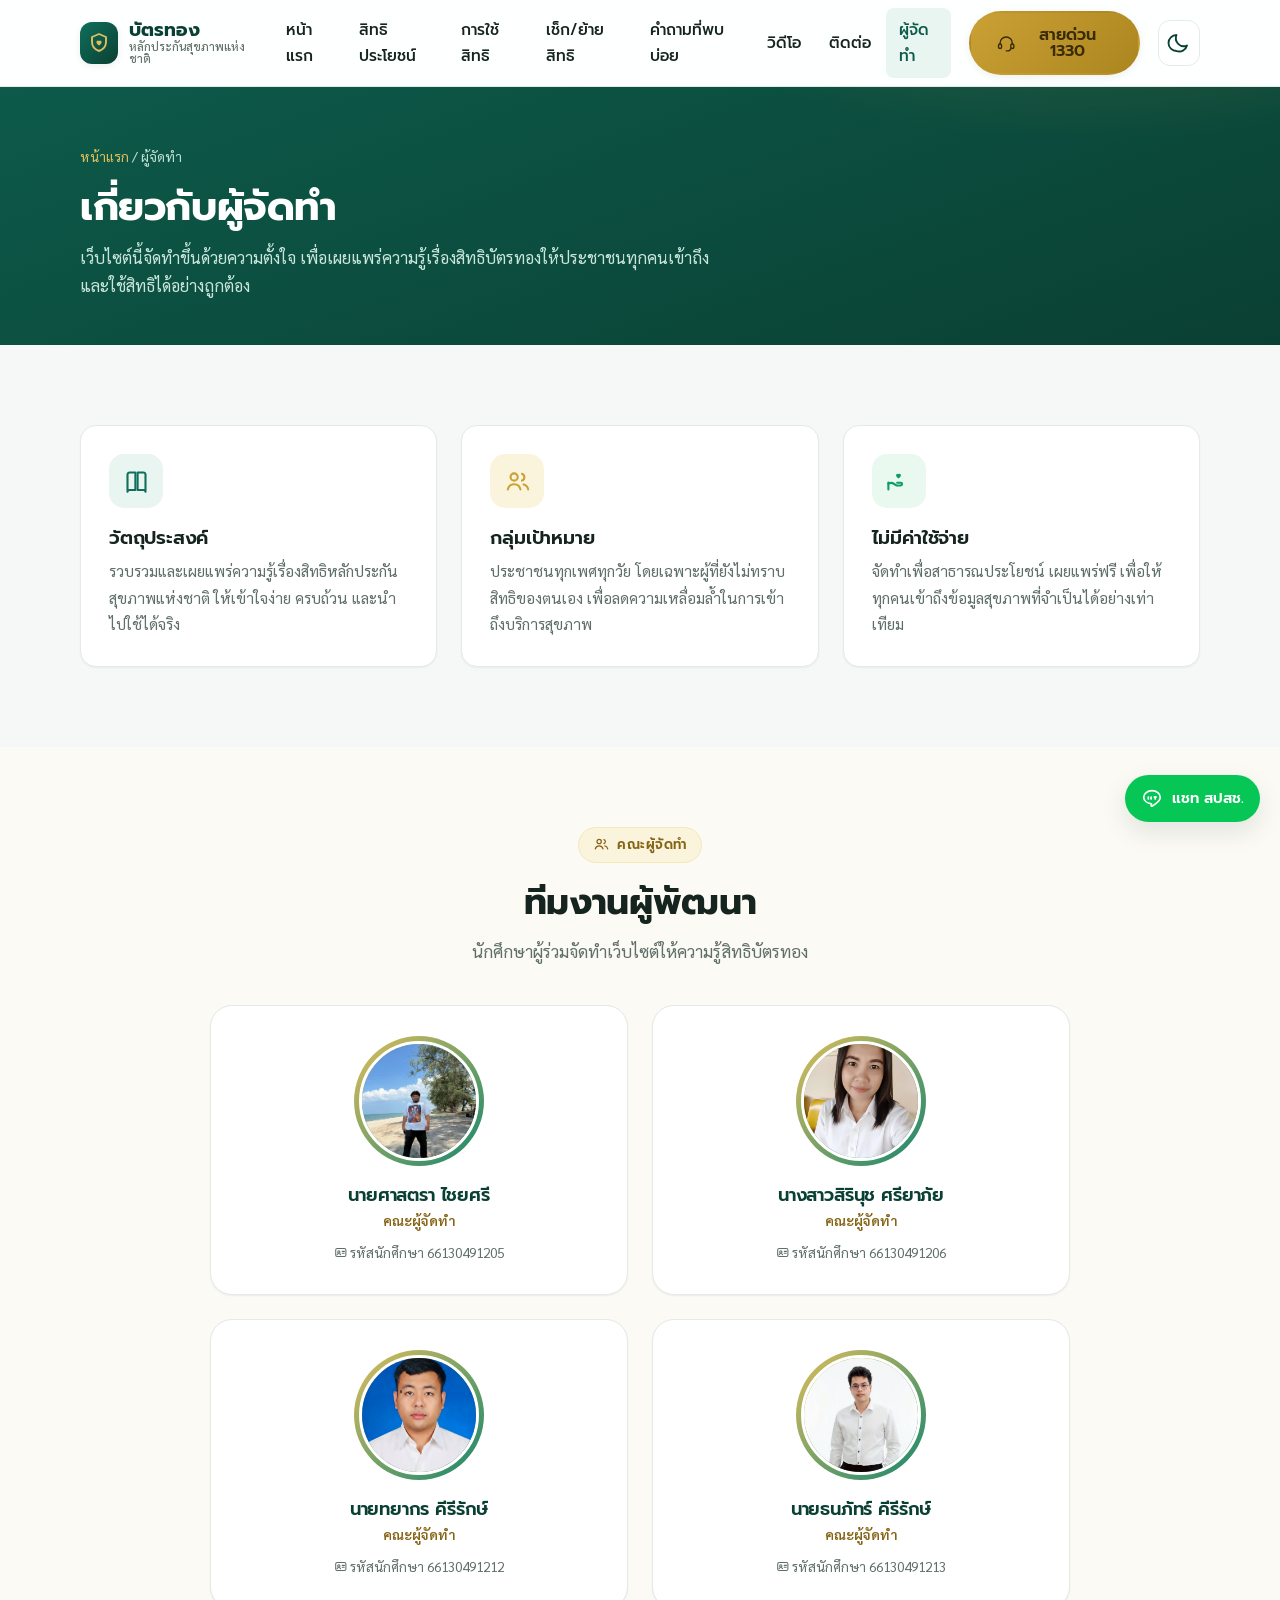
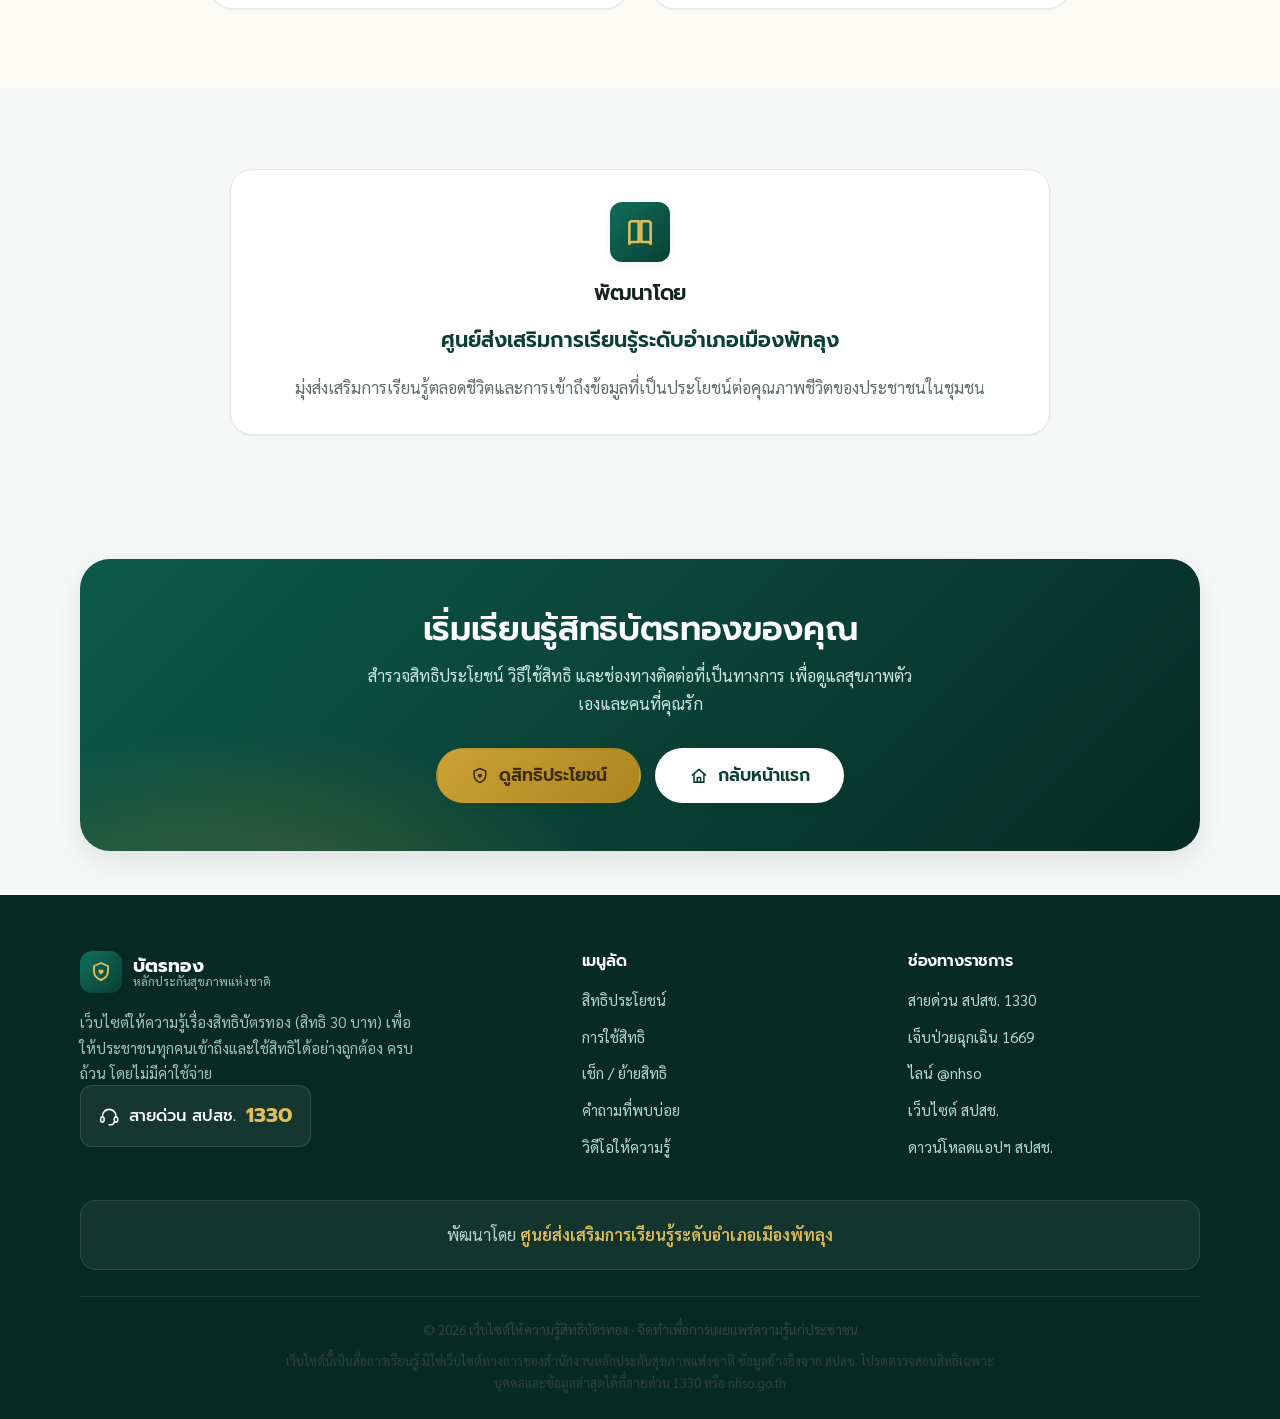
==== commit 4ef154a2: "feat: เพิ่มโหมดมืด/สว่าง พร้อมปุ่มสลับข้างปุ่มแฮมเบอร์เกอร์ - ปุ่มสลับธีม (ดวงอาทิตย์/พระจันทร์) วาง" ====
--- a/about.html
+++ b/about.html
@@ -6,7 +6,8 @@
     <title>ผู้จัดทำ | เว็บไซต์ให้ความรู้สิทธิบัตรทอง</title>
     <meta name="description" content="คณะผู้จัดทำเว็บไซต์ให้ความรู้สิทธิบัตรทอง พัฒนาโดยศูนย์ส่งเสริมการเรียนรู้ระดับอำเภอเมืองพัทลุง">
     <meta name="theme-color" content="#0d5a4a">
-    <link rel="stylesheet" href="style.css">
+    <script>(function(){try{var t=localStorage.getItem("theme")||(window.matchMedia&&matchMedia("(prefers-color-scheme:dark)").matches?"dark":"light");document.documentElement.setAttribute("data-theme",t);}catch(e){}})();</script>
+    <link rel="stylesheet" href="style.css?v=20260715d">
 </head>
 <body>
     <a class="skip-link" href="#main">ข้ามไปยังเนื้อหาหลัก</a>
@@ -32,6 +33,10 @@
                 </ul>
             </nav>
             <a class="btn btn-gold header-cta" href="tel:1330"><svg class="ic"><use href="#i-headset"></use></svg> สายด่วน 1330</a>
+            <button class="theme-toggle" type="button" aria-label="สลับเป็นโหมดมืด" aria-pressed="false" title="สลับโหมดสว่าง/มืด">
+                <svg class="ic ic-sun"><use href="#i-sun"></use></svg>
+                <svg class="ic ic-moon"><use href="#i-moon"></use></svg>
+            </button>
             <button class="nav-toggle" aria-label="เปิด/ปิดเมนู" aria-expanded="false">
                 <svg class="ic ic-menu"><use href="#i-menu"></use></svg>
                 <svg class="ic ic-close"><use href="#i-close"></use></svg>
@@ -181,6 +186,6 @@
     <button class="to-top" aria-label="กลับขึ้นด้านบน"><svg class="ic"><use href="#i-arrow-up"></use></svg></button>
     <a class="float-line" href="https://lin.ee/zzn3pU6" target="_blank" rel="noopener" aria-label="แชทไลน์ สปสช."><svg class="ic"><use href="#i-line"></use></svg><span class="lbl">แชท สปสช.</span></a>
 
-    <script src="script.js"></script>
+    <script src="script.js?v=20260715d"></script>
 </body>
 </html>
--- a/style.css
+++ b/style.css
@@ -241,6 +241,8 @@
 .main-nav .nav-cta { display: none; }
 .nav-toggle {
     display: none;
+    position: relative;
+    z-index: 1001; /* keep the toggle (and its close icon) above the open drawer */
     width: 46px; height: 46px;
     align-items: center; justify-content: center;
     border: 1px solid var(--line);
@@ -253,6 +255,27 @@
 .nav-toggle .ic-close { display: none; }
 body.nav-open .nav-toggle .ic-menu  { display: none; }
 body.nav-open .nav-toggle .ic-close { display: block; }
+
+/* Dark / light theme toggle (sits next to the hamburger, always visible) */
+.theme-toggle {
+    display: inline-flex;
+    position: relative;
+    z-index: 1001;
+    width: 46px; height: 46px;
+    align-items: center; justify-content: center;
+    border: 1px solid var(--line);
+    border-radius: 12px;
+    background: var(--surface);
+    color: var(--teal-800);
+    cursor: pointer;
+    transition: background .18s var(--ease), color .18s var(--ease), border-color .18s var(--ease);
+}
+.theme-toggle:hover { background: var(--teal-50); color: var(--teal-700); }
+.theme-toggle .ic { width: 24px; height: 24px; }
+.theme-toggle .ic-sun { display: none; }
+.theme-toggle .ic-moon { display: block; }
+:root[data-theme="dark"] .theme-toggle .ic-sun { display: block; }
+:root[data-theme="dark"] .theme-toggle .ic-moon { display: none; }
 
 .nav-backdrop {
     position: fixed; inset: 0;
@@ -284,7 +307,8 @@
     display: grid;
     gap: 40px;
     align-items: center;
-    padding: 62px 0 72px;
+    /* padding-block only — keep .container's horizontal gutter (padding-inline) intact */
+    padding-block: 62px 72px;
 }
 .hero-badge {
     display: inline-flex; align-items: center; gap: 8px;
@@ -308,6 +332,18 @@
 .hero-trust { margin-top: 30px; display: flex; flex-wrap: wrap; gap: 22px; font-size: .92rem; color: #bfe0d5; }
 .hero-trust span { display: inline-flex; align-items: center; gap: 8px; }
 .hero-trust .ic { color: var(--gold-400); }
+
+/* Keep the two hero buttons on one row on phones; scale them down so they never overflow */
+@media (max-width: 560px) {
+    .hero .hero-actions { flex-wrap: nowrap; gap: 10px; }
+    .hero .hero-actions .btn { flex: 1 1 0; min-width: 0; padding: 14px 12px; font-size: .92rem; white-space: nowrap; }
+    .hero .hero-actions .btn .ic { width: 1.05em; height: 1.05em; }
+}
+@media (max-width: 400px) {
+    .hero .hero-actions { gap: 8px; }
+    .hero .hero-actions .btn { padding: 13px 8px; font-size: .84rem; }
+    .hero .hero-actions .btn .ic { display: none; }
+}
 
 /* Hero side card */
 .hero-card {
@@ -541,20 +577,45 @@
 .video-card { background: var(--surface); border: 1px solid var(--line); border-radius: var(--r-md); overflow: hidden; box-shadow: var(--sh-xs); transition: transform .2s var(--ease), box-shadow .2s var(--ease); }
 .video-card:hover { transform: translateY(-4px); box-shadow: var(--sh-md); }
 .video-frame { position: relative; width: 100%; aspect-ratio: 16 / 9; background: #0a2b23; cursor: pointer; overflow: hidden; }
-.video-frame img, .video-frame iframe { position: absolute; inset: 0; width: 100%; height: 100%; border: 0; object-fit: cover; }
-.video-frame .play {
-    position: absolute; inset: 0; margin: auto;
-    width: 68px; height: 68px; border-radius: 50%;
-    background: rgba(203,161,53,.95);
+.video-frame iframe, .video-frame .video-player { position: absolute; inset: 0; width: 100%; height: 100%; border: 0; }
+
+/* Facade poster: makes it obvious this is a tappable video */
+.video-poster {
+    position: absolute; inset: 0;
+    display: flex; flex-direction: column;
+    align-items: center; justify-content: center; gap: 10px;
+    padding: 16px; text-align: center; color: #fff;
+    background: linear-gradient(135deg, var(--teal-700), var(--teal-900));
+    transition: background .2s var(--ease);
+}
+.video-frame:hover .video-poster, .video-frame:focus-visible .video-poster { background: linear-gradient(135deg, var(--teal-600), var(--teal-800)); }
+.video-poster .play {
+    width: 66px; height: 66px; border-radius: 50%;
+    background: rgba(203,161,53,.96);
     display: grid; place-items: center;
     color: #3a2c05;
     box-shadow: var(--sh-md);
     transition: transform .2s var(--ease), background .2s var(--ease);
 }
-.video-frame:hover .play { transform: scale(1.08); background: var(--gold-400); }
-.video-frame .play .ic { width: 30px; height: 30px; margin-left: 3px; }
-.video-fallback { position: absolute; inset: 0; display: grid; place-items: center; color: #bfe0d5; background: linear-gradient(135deg, var(--teal-700), var(--teal-900)); }
-.video-fallback .ic { width: 46px; height: 46px; }
+.video-frame:hover .video-poster .play { transform: scale(1.08); background: var(--gold-400); }
+.video-poster .play .ic { width: 30px; height: 30px; margin-left: 3px; }
+.video-cta-title { font-family: var(--f-head); font-weight: 700; font-size: 1.2rem; color: #fff; margin-top: 2px; }
+.video-cta-sub { display: inline-flex; align-items: center; gap: 6px; font-size: .88rem; color: #cbe7dd; }
+.video-cta-sub .ic { width: 1em; height: 1em; color: var(--gold-400); }
+
+/* Loading + error states */
+.video-loading { position: absolute; inset: 0; display: grid; place-items: center; gap: 10px; color: #cbe7dd; font-size: .92rem; background: linear-gradient(135deg, var(--teal-800), var(--teal-900)); }
+.video-error {
+    position: absolute; inset: 0;
+    display: flex; flex-direction: column;
+    align-items: center; justify-content: center; gap: 8px;
+    padding: 20px; text-align: center; color: #fff;
+    background: linear-gradient(135deg, #7a2233, #3b1420);
+}
+.video-error .err-ic { width: 40px; height: 40px; color: var(--gold-400); }
+.video-error b { font-family: var(--f-head); font-size: 1.12rem; }
+.video-error p { font-size: .84rem; color: #f0cdd4; max-width: 260px; line-height: 1.55; }
+.video-error .btn { margin-top: 6px; }
 .video-card h4 { padding: 16px 18px; font-size: 1.04rem; color: var(--ink); }
 
 /* ---------- 17) Team / About ---------- */
@@ -692,7 +753,7 @@
     .grid-4 { grid-template-columns: repeat(2, 1fr); }
     .team-grid { grid-template-columns: repeat(2, 1fr); }
     .channel-grid { grid-template-columns: repeat(3, 1fr); }
-    .hero-inner { grid-template-columns: 1.15fr .85fr; padding: 76px 0 90px; }
+    .hero-inner { grid-template-columns: 1.15fr .85fr; padding-block: 76px 90px; }
     .footer-grid { grid-template-columns: 1.6fr 1fr 1fr; }
     .section { padding: 80px 0; }
 }
@@ -729,3 +790,75 @@
     *, *::before, *::after { animation-duration: .001ms !important; transition-duration: .001ms !important; scroll-behavior: auto !important; }
     .has-js .reveal { opacity: 1; transform: none; }
 }
+
+/* =========================================================================
+   24) Dark theme
+   ========================================================================= */
+:root[data-theme="dark"] {
+    --ink:       #eaf3ef;
+    --body:      #c3d3cd;
+    --muted:     #93a89f;
+    --line:      #24403a;
+    --line-soft: #1c332d;
+    --bg:        #0c1513;
+    --bg-warm:   #0f1c19;
+    --surface:   #14231f;
+
+    /* accent tints tuned for dark surfaces */
+    --teal-50:  #16332b;
+    --teal-100: #1e463b;
+    --gold-50:  #2b2413;
+    --gold-100: #463c1f;
+
+    --blue-bg:   #17253f;
+    --green-bg:  #102a20;
+    --amber-bg:  #2b2413;
+    --rose-bg:   #341620;
+    --violet-bg: #221c3a;
+    --cyan-bg:   #0f2831;
+
+    --sh-xs: 0 1px 2px rgba(0,0,0,.45);
+    --sh-sm: 0 2px 8px rgba(0,0,0,.5);
+    --sh-md: 0 10px 26px rgba(0,0,0,.55);
+    --sh-lg: 0 22px 50px rgba(0,0,0,.62);
+}
+
+/* smooth transition when switching themes */
+body { transition: background-color .3s var(--ease), color .3s var(--ease); }
+
+/* Header / nav in dark */
+:root[data-theme="dark"] .site-header { background: rgba(15,26,23,.88); }
+:root[data-theme="dark"] .brand-text strong { color: var(--ink); }
+:root[data-theme="dark"] .nav-toggle,
+:root[data-theme="dark"] .theme-toggle { background: var(--surface); color: var(--ink); }
+:root[data-theme="dark"] .theme-toggle:hover { background: var(--teal-50); color: #7fd3bf; }
+:root[data-theme="dark"] .main-nav { background: var(--surface); }
+:root[data-theme="dark"] .main-nav a:hover,
+:root[data-theme="dark"] .main-nav a.active { color: #7fd3bf; background: var(--teal-50); }
+
+/* Accent text that was dark-teal on light surfaces -> brighten in dark */
+:root[data-theme="dark"] a { color: #64c7ab; }
+:root[data-theme="dark"] a:hover { color: #8bd8c2; }
+:root[data-theme="dark"] .stat b,
+:root[data-theme="dark"] .channel .big { color: #57c5a6; }
+:root[data-theme="dark"] .tag,
+:root[data-theme="dark"] .faq-q .q-mark { color: #7fd3bf; }
+:root[data-theme="dark"] .eyebrow { color: var(--gold-400); }
+
+/* Hero side card becomes a dark surface so its text stays legible */
+:root[data-theme="dark"] .hero-card { background: var(--surface); color: var(--ink); }
+
+/* Callouts */
+:root[data-theme="dark"] .callout h4 { color: var(--gold-400); }
+:root[data-theme="dark"] .callout p  { color: var(--body); }
+:root[data-theme="dark"] .callout.teal h4 { color: #7fd3bf; }
+:root[data-theme="dark"] .callout.teal p  { color: var(--body); }
+:root[data-theme="dark"] .callout.rose h4, :root[data-theme="dark"] .callout.rose .ic { color: #ff8ea1; }
+:root[data-theme="dark"] .callout.rose p  { color: #e7b9c1; }
+
+/* Emergency box */
+:root[data-theme="dark"] .emergency { background: linear-gradient(180deg, #26141b, var(--surface)); border-color: #4d2733; }
+:root[data-theme="dark"] .emergency-item { background: var(--surface); border-color: #4d2733; }
+
+/* Exclude items keep readable */
+:root[data-theme="dark"] .exclude-item { background: var(--surface); }
